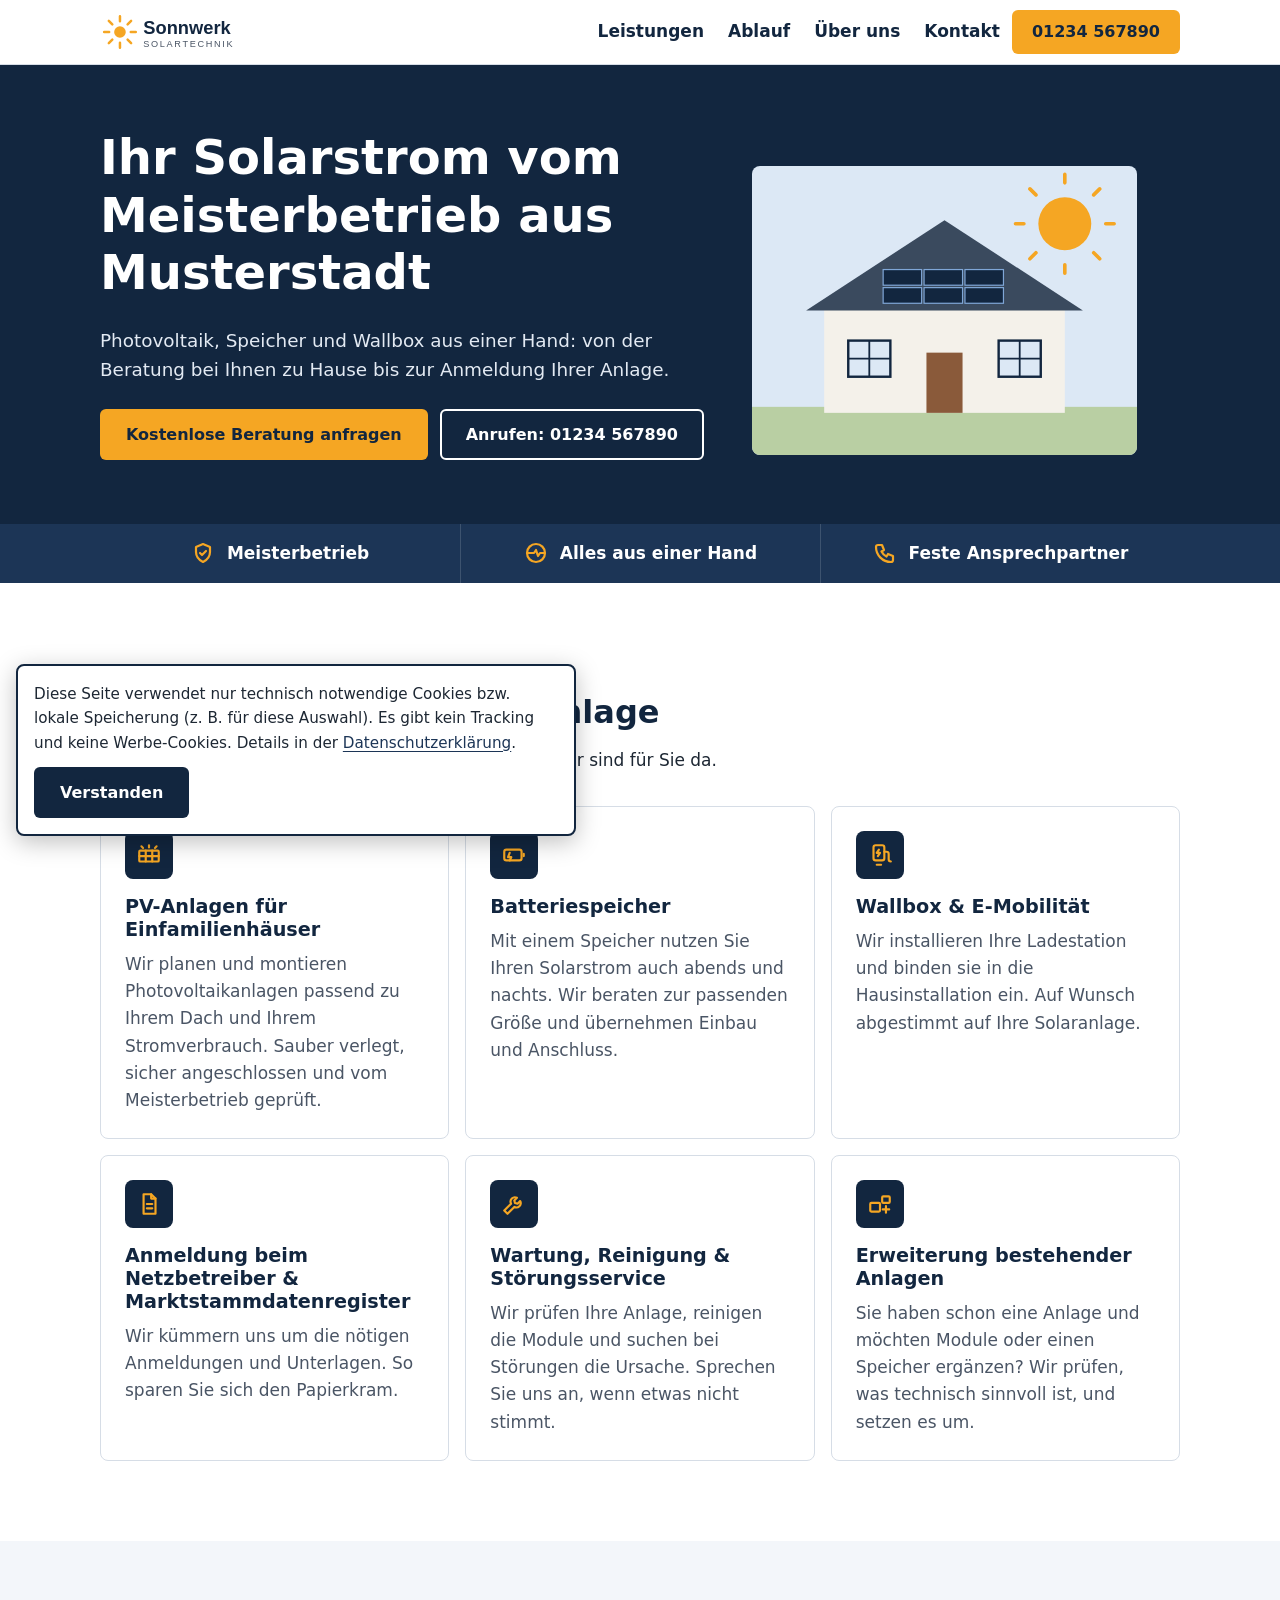
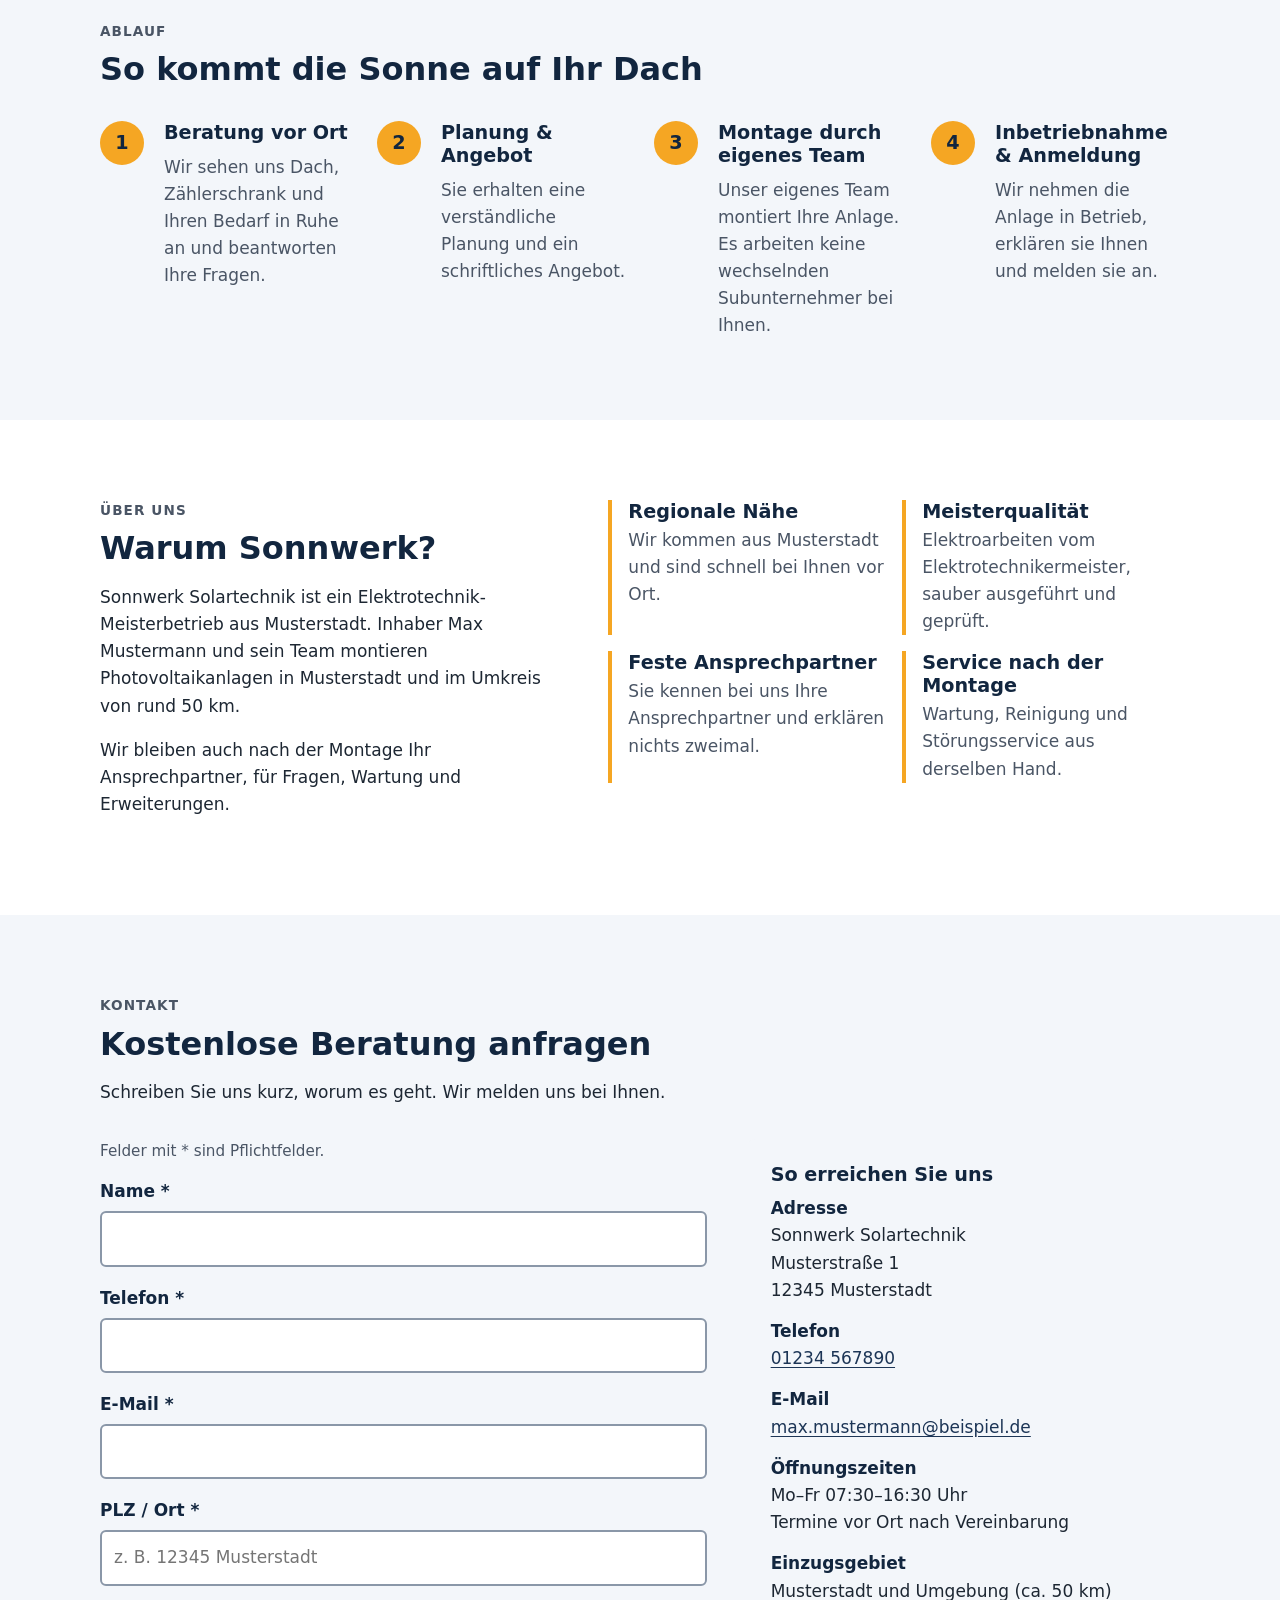
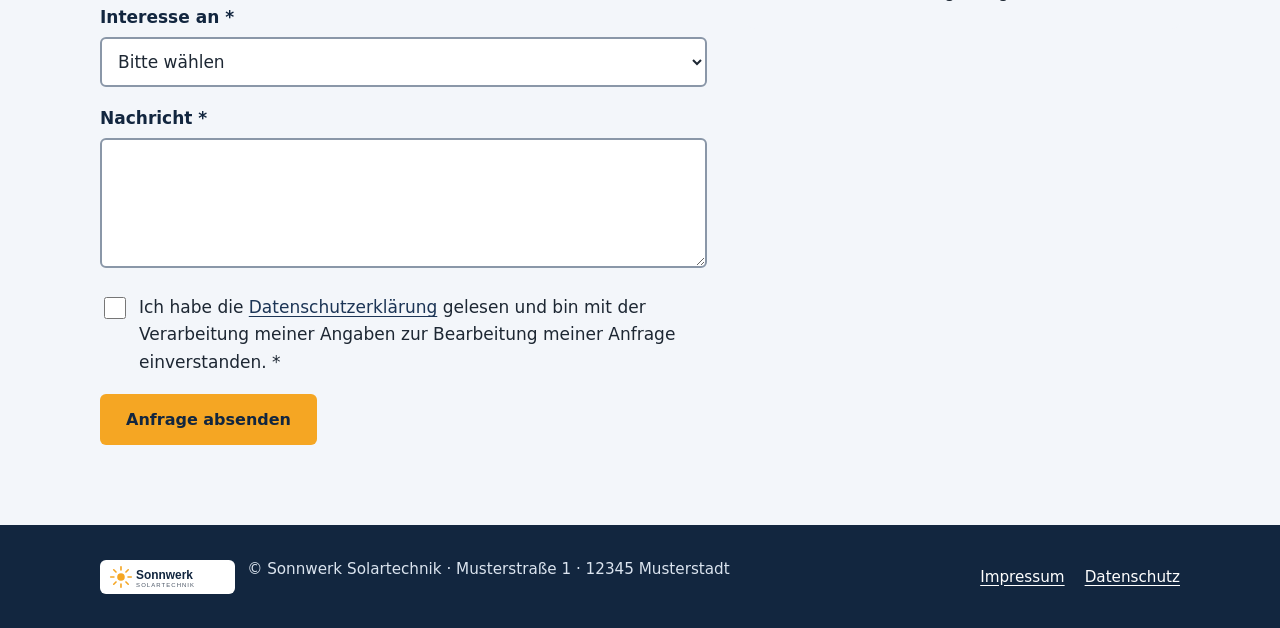
==== beispiele/sonnwerk/index.html @ 74fe382d "Beispielseite Sonnwerk Solartechnik (Basic-Paket) hinzugefügt Co-Authored-By: Claude Sonnet 5.5 <nor" ====
<!DOCTYPE html>
<html lang="de" class="no-js">
<head>
<meta charset="utf-8">
<meta name="viewport" content="width=device-width, initial-scale=1">
<title>Sonnwerk Solartechnik – Photovoltaik vom Meisterbetrieb in Musterstadt</title>
<meta name="description" content="Photovoltaik, Batteriespeicher und Wallbox vom Elektrotechnik-Meisterbetrieb Sonnwerk in Musterstadt und Umgebung. Kostenlose Beratung vor Ort. Fiktive Beispielseite.">
<meta name="robots" content="noindex, nofollow">
<meta name="theme-color" content="#12263f">
<link rel="icon" href="img/favicon.svg" type="image/svg+xml">
<link rel="stylesheet" href="style.css">
<script>document.documentElement.className='js';</script>
<meta property="og:type" content="website">
<meta property="og:locale" content="de_DE">
<meta property="og:site_name" content="Sonnwerk Solartechnik">
<meta property="og:title" content="Sonnwerk Solartechnik – Photovoltaik vom Meisterbetrieb in Musterstadt">
<meta property="og:description" content="Photovoltaik, Batteriespeicher und Wallbox vom Elektrotechnik-Meisterbetrieb Sonnwerk in Musterstadt und Umgebung. Kostenlose Beratung vor Ort. Fiktive Beispielseite.">
<meta property="og:url" content="https://hevice.de/beispiele/sonnwerk/">
<meta property="og:image" content="https://hevice.de/beispiele/sonnwerk/desktop.webp">
<meta name="twitter:card" content="summary_large_image">
<script type="application/ld+json">{
  "@context": "https://schema.org",
  "@type": "Electrician",
  "name": "Sonnwerk Solartechnik",
  "description": "Elektrotechnik-Meisterbetrieb für Photovoltaik-Montage, Batteriespeicher, Wallbox und Service in Musterstadt und Umgebung. Fiktiver Beispielbetrieb.",
  "url": "https://hevice.de/beispiele/sonnwerk/",
  "telephone": "+49 1234 567890",
  "email": "max.mustermann@beispiel.de",
  "vatID": "DE123456789",
  "founder": {
    "@type": "Person",
    "name": "Max Mustermann"
  },
  "address": {
    "@type": "PostalAddress",
    "streetAddress": "Musterstraße 1",
    "postalCode": "12345",
    "addressLocality": "Musterstadt",
    "addressCountry": "DE"
  },
  "areaServed": {
    "@type": "GeoCircle",
    "geoMidpoint": {
      "@type": "GeoCoordinates",
      "addressLocality": "Musterstadt"
    },
    "geoRadius": "50000"
  },
  "openingHoursSpecification": [
    {
      "@type": "OpeningHoursSpecification",
      "dayOfWeek": [
        "Monday",
        "Tuesday",
        "Wednesday",
        "Thursday",
        "Friday"
      ],
      "opens": "07:30",
      "closes": "16:30"
    }
  ]
}</script>
</head>
<body><a class="skip" href="#inhalt">Zum Inhalt springen</a>
<header class="site-header">
  <div class="wrap">
    <a class="logo" href="./"><img src="img/logo.svg" width="220" height="48" alt="Sonnwerk Solartechnik – Startseite"></a>
    <button class="menu-toggle" type="button" aria-expanded="false" aria-controls="hauptnavigation">Menü</button>
    <nav class="main-nav" id="hauptnavigation" aria-label="Hauptnavigation">
      <ul>
        <li><a href="#leistungen">Leistungen</a></li>
        <li><a href="#ablauf">Ablauf</a></li>
        <li><a href="#ueber-uns">Über uns</a></li>
        <li><a href="#kontakt">Kontakt</a></li>
        <li class="nav-phone"><a href="tel:+491234567890">Anrufen: 01234 567890</a></li>
      </ul>
    </nav>
    <a class="btn btn-primary header-phone" href="tel:+491234567890">01234 567890</a>
  </div>
</header>
<main id="inhalt">

<!-- 1 · Hero -->
<section class="hero" aria-labelledby="hero-titel">
  <div class="wrap hero-grid">
    <div>
      <h1 id="hero-titel">Ihr Solarstrom vom Meisterbetrieb aus Musterstadt</h1>
      <p class="lead">Photovoltaik, Speicher und Wallbox aus einer Hand: von der Beratung bei Ihnen zu Hause bis zur Anmeldung Ihrer Anlage.</p>
      <div class="hero-actions">
        <a class="btn btn-primary" href="#kontakt">Kostenlose Beratung anfragen</a>
        <a class="btn btn-outline" href="tel:+491234567890">Anrufen: 01234 567890</a>
      </div>
    </div>
    <div class="hero-img"><img src="img/hero-pv.svg" width="640" height="480" alt="Illustration: Einfamilienhaus mit Photovoltaikanlage auf dem Dach"></div>
  </div>
  <div class="trust">
    <ul class="wrap" aria-label="Unsere Stärken">
      <li><svg viewBox="0 0 24 24" aria-hidden="true"><path d="M12 3l7 3v5c0 4.5-3 8-7 10-4-2-7-5.5-7-10V6z"/><path d="M9 12l2 2 4-4"/></svg>Meisterbetrieb</li>
      <li><svg viewBox="0 0 24 24" aria-hidden="true"><path d="M4 12h6l2-3 2 6 2-3h4"/><circle cx="12" cy="12" r="9"/></svg>Alles aus einer Hand</li>
      <li><svg viewBox="0 0 24 24" aria-hidden="true"><path d="M5 4h4l2 5-2.5 1.5a11 11 0 0 0 5 5L15 13l5 2v4a2 2 0 0 1-2 2A15 15 0 0 1 3 6a2 2 0 0 1 2-2z"/></svg>Feste Ansprechpartner</li>
    </ul>
  </div>
</section>

<!-- 2 · Leistungen -->
<section id="leistungen" aria-labelledby="leistungen-titel">
  <div class="wrap">
    <div class="sec-head">
      <p class="eyebrow">Leistungen</p>
      <h2 id="leistungen-titel">Alles rund um Ihre Solaranlage</h2>
      <p>Von der ersten Planung bis zum Service nach Jahren: Wir sind für Sie da.</p>
    </div>
    <ul class="cards">
        <li class="card"><div class="icon"><svg viewBox="0 0 24 24" aria-hidden="true"><rect x="3" y="8" width="18" height="10" rx="1"/><path d="M9 8v10M15 8v10M3 13h18M12 3v2M5 4l1.5 1.5M19 4l-1.5 1.5"/></svg></div><h3>PV-Anlagen für Einfamilienhäuser</h3><p>Wir planen und montieren Photovoltaikanlagen passend zu Ihrem Dach und Ihrem Stromverbrauch. Sauber verlegt, sicher angeschlossen und vom Meisterbetrieb geprüft.</p></li>
        <li class="card"><div class="icon"><svg viewBox="0 0 24 24" aria-hidden="true"><rect x="3" y="7" width="16" height="10" rx="2"/><path d="M21 11v2M8 10l-1.5 4h3L8 17"/></svg></div><h3>Batteriespeicher</h3><p>Mit einem Speicher nutzen Sie Ihren Solarstrom auch abends und nachts. Wir beraten zur passenden Größe und übernehmen Einbau und Anschluss.</p></li>
        <li class="card"><div class="icon"><svg viewBox="0 0 24 24" aria-hidden="true"><rect x="6" y="3" width="10" height="14" rx="2"/><path d="M11 7l-2 3h3l-2 3M16 9h2a2 2 0 0 1 2 2v5a2 2 0 0 0 2 2M9 21h4"/></svg></div><h3>Wallbox &amp; E-Mobilität</h3><p>Wir installieren Ihre Ladestation und binden sie in die Hausinstallation ein. Auf Wunsch abgestimmt auf Ihre Solaranlage.</p></li>
        <li class="card"><div class="icon"><svg viewBox="0 0 24 24" aria-hidden="true"><path d="M7 3h7l4 4v14H7z"/><path d="M14 3v4h4M10 12h5M10 16h5"/></svg></div><h3>Anmeldung beim Netzbetreiber &amp; Marktstammdatenregister</h3><p>Wir kümmern uns um die nötigen Anmeldungen und Unterlagen. So sparen Sie sich den Papierkram.</p></li>
        <li class="card"><div class="icon"><svg viewBox="0 0 24 24" aria-hidden="true"><path d="M14.7 6.3a4 4 0 0 0-5.4 5.4L3 18l3 3 6.3-6.3a4 4 0 0 0 5.4-5.4l-2.4 2.4-2.4-.6-.6-2.4z"/></svg></div><h3>Wartung, Reinigung &amp; Störungsservice</h3><p>Wir prüfen Ihre Anlage, reinigen die Module und suchen bei Störungen die Ursache. Sprechen Sie uns an, wenn etwas nicht stimmt.</p></li>
        <li class="card"><div class="icon"><svg viewBox="0 0 24 24" aria-hidden="true"><rect x="3" y="11" width="9" height="8" rx="1"/><rect x="14" y="5" width="7" height="6" rx="1"/><path d="M17.5 14v6M14.5 17h6"/></svg></div><h3>Erweiterung bestehender Anlagen</h3><p>Sie haben schon eine Anlage und möchten Module oder einen Speicher ergänzen? Wir prüfen, was technisch sinnvoll ist, und setzen es um.</p></li>
    </ul>
  </div>
</section>

<!-- 3 · Ablauf -->
<section id="ablauf" class="soft" aria-labelledby="ablauf-titel">
  <div class="wrap">
    <div class="sec-head">
      <p class="eyebrow">Ablauf</p>
      <h2 id="ablauf-titel">So kommt die Sonne auf Ihr Dach</h2>
    </div>
    <ol class="steps">
      <li><h3>Beratung vor Ort</h3><p>Wir sehen uns Dach, Zählerschrank und Ihren Bedarf in Ruhe an und beantworten Ihre Fragen.</p></li>
      <li><h3>Planung &amp; Angebot</h3><p>Sie erhalten eine verständliche Planung und ein schriftliches Angebot.</p></li>
      <li><h3>Montage durch eigenes Team</h3><p>Unser eigenes Team montiert Ihre Anlage. Es arbeiten keine wechselnden Subunternehmer bei Ihnen.</p></li>
      <li><h3>Inbetriebnahme &amp; Anmeldung</h3><p>Wir nehmen die Anlage in Betrieb, erklären sie Ihnen und melden sie an.</p></li>
    </ol>
  </div>
</section>

<!-- 4 · Über uns -->
<section id="ueber-uns" aria-labelledby="ueber-titel">
  <div class="wrap about-grid">
    <div>
      <p class="eyebrow">Über uns</p>
      <h2 id="ueber-titel">Warum Sonnwerk?</h2>
      <p>Sonnwerk Solartechnik ist ein Elektrotechnik-Meisterbetrieb aus Musterstadt. Inhaber Max Mustermann und sein Team montieren Photovoltaikanlagen in Musterstadt und im Umkreis von rund 50 km.</p>
      <p>Wir bleiben auch nach der Montage Ihr Ansprechpartner, für Fragen, Wartung und Erweiterungen.</p>
    </div>
    <ul class="reasons">
      <li><h3>Regionale Nähe</h3><p>Wir kommen aus Musterstadt und sind schnell bei Ihnen vor Ort.</p></li>
      <li><h3>Meisterqualität</h3><p>Elektroarbeiten vom Elektrotechnikermeister, sauber ausgeführt und geprüft.</p></li>
      <li><h3>Feste Ansprechpartner</h3><p>Sie kennen bei uns Ihre Ansprechpartner und erklären nichts zweimal.</p></li>
      <li><h3>Service nach der Montage</h3><p>Wartung, Reinigung und Störungsservice aus derselben Hand.</p></li>
    </ul>
  </div>
</section>

<!-- 5 · Kontakt -->
<section id="kontakt" class="soft" aria-labelledby="kontakt-titel">
  <div class="wrap">
    <div class="sec-head">
      <p class="eyebrow">Kontakt</p>
      <h2 id="kontakt-titel">Kostenlose Beratung anfragen</h2>
      <p>Schreiben Sie uns kurz, worum es geht. Wir melden uns bei Ihnen.</p>
    </div>
    <div class="contact-grid">
      <form id="kontaktformular" novalidate>
        <p class="req-note">Felder mit * sind Pflichtfelder.</p>
        <div class="form-row"><label for="f-name">Name *</label><input type="text" id="f-name" name="name" autocomplete="name" aria-describedby="e-name"><p class="field-error" id="e-name"></p></div>
        <div class="form-row"><label for="f-tel">Telefon *</label><input type="tel" id="f-tel" name="telefon" autocomplete="tel" aria-describedby="e-tel"><p class="field-error" id="e-tel"></p></div>
        <div class="form-row"><label for="f-mail">E-Mail *</label><input type="email" id="f-mail" name="email" autocomplete="email" aria-describedby="e-mail"><p class="field-error" id="e-mail"></p></div>
        <div class="form-row"><label for="f-ort">PLZ / Ort *</label><input type="text" id="f-ort" name="ort" autocomplete="postal-code" placeholder="z. B. 12345 Musterstadt" aria-describedby="e-ort"><p class="field-error" id="e-ort"></p></div>
        <div class="form-row"><label for="f-interesse">Interesse an *</label>
          <select id="f-interesse" name="interesse" aria-describedby="e-interesse">
            <option value="">Bitte wählen</option><option>PV-Anlage</option><option>Speicher</option><option>Wallbox</option><option>Wartung</option><option>Sonstiges</option>
          </select><p class="field-error" id="e-interesse"></p></div>
        <div class="form-row"><label for="f-msg">Nachricht *</label><textarea id="f-msg" name="nachricht" aria-describedby="e-msg"></textarea><p class="field-error" id="e-msg"></p></div>
        <div class="form-row"><div class="check"><input type="checkbox" id="f-dsgvo" name="datenschutz" aria-describedby="e-dsgvo"><label for="f-dsgvo">Ich habe die <a href="datenschutz/">Datenschutzerklärung</a> gelesen und bin mit der Verarbeitung meiner Angaben zur Bearbeitung meiner Anfrage einverstanden. *</label></div><p class="field-error" id="e-dsgvo"></p></div>
        <button class="btn btn-primary" type="submit">Anfrage absenden</button>
        <p class="form-status" id="form-status" role="status" hidden>Dies ist eine Beispielseite – Ihre Nachricht wurde nicht versendet.</p>
      </form>
      <div class="contact-data">
        <h3>So erreichen Sie uns</h3>
        <dl>
          <dt>Adresse</dt><dd>Sonnwerk Solartechnik<br>Musterstraße 1<br>12345 Musterstadt</dd>
          <dt>Telefon</dt><dd><a href="tel:+491234567890">01234 567890</a></dd>
          <dt>E-Mail</dt><dd><a href="mailto:max.mustermann@beispiel.de">max.mustermann@beispiel.de</a></dd>
          <dt>Öffnungszeiten</dt><dd>Mo–Fr 07:30–16:30 Uhr<br>Termine vor Ort nach Vereinbarung</dd>
          <dt>Einzugsgebiet</dt><dd>Musterstadt und Umgebung (ca. 50 km)</dd>
        </dl>
      </div>
    </div>
  </div>
</section>

</main>
<footer class="site-footer">
  <div class="wrap">
    <a class="footer-logo" href="./"><img src="img/logo.svg" width="220" height="48" alt="Sonnwerk Solartechnik"></a>
    <p>© Sonnwerk Solartechnik · Musterstraße 1 · 12345 Musterstadt</p>
    <div class="footer-links"><a href="impressum/">Impressum</a><a href="datenschutz/">Datenschutz</a></div>
  </div>
</footer>
<div class="cookie" id="cookie-banner" role="region" aria-label="Cookie-Hinweis" hidden>
  <p>Diese Seite verwendet nur technisch notwendige Cookies bzw. lokale Speicherung (z. B. für diese Auswahl). Es gibt kein Tracking und keine Werbe-Cookies. Details in der <a href="datenschutz/">Datenschutzerklärung</a>.</p>
  <button class="btn btn-dark" type="button" id="cookie-ok">Verstanden</button>
</div>
<script src="script.js" defer></script>
</body>
</html>
---- beispiele/sonnwerk/style.css ----
/* Sonnwerk Solartechnik – Beispielseite (Basic-Paket). Mobile first, keine Animationen. */
:root {
  --navy: #12263f;
  --navy-2: #1c3556;
  --sun: #f5a623;
  --sun-dark: #d98c0b;
  --text: #1d2733;
  --muted: #4a5565;
  --line: #d6dde6;
  --bg: #ffffff;
  --bg-soft: #f3f6fa;
  --error: #b3261e;
  --wrap: 1120px;
  --header-h: 64px;
  --font: system-ui, -apple-system, "Segoe UI", Roboto, "Helvetica Neue", Arial, sans-serif;
}
*, *::before, *::after { box-sizing: border-box; }
html { -webkit-text-size-adjust: 100%; scroll-padding-top: var(--header-h); }
body { margin: 0; font-family: var(--font); font-size: 1.0625rem; line-height: 1.6; color: var(--text); background: var(--bg); }
img, svg { max-width: 100%; height: auto; display: block; }
h1, h2, h3 { color: var(--navy); line-height: 1.2; margin: 0 0 .5em; }
h1 { font-size: 2rem; }
h2 { font-size: 1.6rem; }
h3 { font-size: 1.2rem; }
p { margin: 0 0 1em; }
a { color: var(--navy-2); text-decoration: underline; text-underline-offset: 3px; }
a:hover { color: var(--navy); text-decoration-thickness: 2px; }
:focus-visible { outline: 3px solid var(--sun); outline-offset: 2px; }
.wrap { width: 100%; max-width: var(--wrap); margin: 0 auto; padding: 0 20px; }
.skip { position: absolute; left: -9999px; top: 8px; background: var(--sun); color: var(--navy); padding: 8px 14px; font-weight: 700; z-index: 100; }
.skip:focus { left: 8px; }

/* Buttons */
.btn { display: inline-block; white-space: nowrap; padding: 14px 24px; border-radius: 6px; font: 700 1rem/1.2 var(--font); text-align: center; text-decoration: none; cursor: pointer; border: 2px solid transparent; }
.btn-primary { background: var(--sun); color: var(--navy); }
.btn-primary:hover { background: var(--sun-dark); color: var(--navy); text-decoration: none; }
.btn-outline { background: transparent; color: #fff; border-color: #fff; }
.btn-outline:hover { background: #fff; color: var(--navy); text-decoration: none; }
.btn-dark { background: var(--navy); color: #fff; }
.btn-dark:hover { background: var(--navy-2); color: #fff; text-decoration: none; }

/* Header */
.site-header { position: sticky; top: 0; z-index: 50; background: #fff; border-bottom: 1px solid var(--line); }
.site-header .wrap { display: flex; align-items: center; justify-content: space-between; min-height: var(--header-h); gap: 12px; flex-wrap: wrap; }
.logo { display: block; line-height: 0; }
.logo img { height: 40px; width: auto; }
.menu-toggle { display: none; background: none; border: 2px solid var(--navy); color: var(--navy); border-radius: 6px; padding: 8px 14px; font: 700 .95rem var(--font); cursor: pointer; }
.menu-toggle:hover { background: var(--navy); color: #fff; }
.js .menu-toggle { display: inline-block; }
.main-nav { width: 100%; order: 3; }
.js .main-nav { display: none; }
.js .main-nav.open { display: block; }
.main-nav ul { list-style: none; margin: 0; padding: 0 0 12px; }
.main-nav li a { display: block; padding: 12px 0; color: var(--navy); font-weight: 600; text-decoration: none; border-top: 1px solid var(--line); }
.main-nav li a:hover { color: var(--sun-dark); }
.header-phone { display: none; }
.main-nav .nav-phone a { color: var(--navy); }

/* Hero */
.hero { background: var(--navy); color: #fff; padding: 40px 0 0; }
.hero h1 { color: #fff; font-size: 2.1rem; }
.hero .lead { font-size: 1.15rem; color: #e3eaf3; max-width: 34em; }
.hero-grid { display: grid; gap: 32px; }
.hero-actions { display: flex; flex-direction: column; gap: 12px; margin: 24px 0 32px; }
.hero-img { border-radius: 8px; overflow: hidden; }
.trust { margin: 32px 0 0; background: var(--navy-2); }
.trust ul { list-style: none; margin: 0 auto; display: grid; gap: 0; padding: 0; }
.trust li { padding: 16px 20px; border-top: 1px solid rgba(255,255,255,.15); display: flex; align-items: center; gap: 12px; font-weight: 600; }
.trust li:first-child { border-top: 0; }
.trust svg { flex: none; width: 24px; height: 24px; stroke: var(--sun); fill: none; stroke-width: 2.2; stroke-linecap: round; stroke-linejoin: round; }

/* Sections */
section { padding: 56px 0; }
.sec-head { max-width: 40em; margin-bottom: 32px; }
.eyebrow { text-transform: uppercase; letter-spacing: .08em; font-size: .85rem; font-weight: 700; color: var(--muted); margin-bottom: 8px; }
.soft { background: var(--bg-soft); }

/* Leistungen */
.cards { display: grid; gap: 16px; list-style: none; margin: 0; padding: 0; }
.card { background: #fff; border: 1px solid var(--line); border-radius: 8px; padding: 24px; }
.card .icon { width: 48px; height: 48px; border-radius: 8px; background: var(--navy); display: flex; align-items: center; justify-content: center; margin-bottom: 16px; }
.card .icon svg { width: 26px; height: 26px; stroke: var(--sun); fill: none; stroke-width: 2; stroke-linecap: round; stroke-linejoin: round; }
.card p { margin: 0; color: var(--muted); }

/* Ablauf */
.steps { list-style: none; counter-reset: s; margin: 0; padding: 0; display: grid; gap: 16px; }
.steps li { counter-increment: s; position: relative; padding: 0 0 0 64px; min-height: 48px; }
.steps li::before { content: counter(s); position: absolute; left: 0; top: 0; width: 44px; height: 44px; border-radius: 50%; background: var(--sun); color: var(--navy); font-weight: 800; font-size: 1.2rem; display: flex; align-items: center; justify-content: center; }
.steps p { margin: 0; color: var(--muted); }

/* Über uns */
.about-grid { display: grid; gap: 32px; }
.reasons { list-style: none; margin: 0; padding: 0; display: grid; gap: 16px; }
.reasons li { border-left: 4px solid var(--sun); padding-left: 16px; }
.reasons h3 { margin-bottom: .2em; }
.reasons p { margin: 0; color: var(--muted); }

/* Kontakt */
.contact-grid { display: grid; gap: 40px; }
.form-row { margin-bottom: 18px; }
label { display: block; font-weight: 600; margin-bottom: 6px; color: var(--navy); }
input[type=text], input[type=tel], input[type=email], select, textarea { width: 100%; font: inherit; color: var(--text); padding: 12px; border: 2px solid #8a97a8; border-radius: 6px; background: #fff; }
textarea { min-height: 130px; resize: vertical; }
input:focus, select:focus, textarea:focus { outline: 3px solid var(--sun); outline-offset: 1px; border-color: var(--navy); }
[aria-invalid="true"] { border-color: var(--error) !important; }
.field-error { color: var(--error); font-size: .95rem; font-weight: 600; margin: 6px 0 0; min-height: 0; }
.check { display: flex; gap: 10px; align-items: flex-start; }
.check input { width: 22px; height: 22px; margin-top: 3px; flex: none; accent-color: var(--navy); }
.check label { font-weight: 400; margin: 0; color: var(--text); }
.req-note { font-size: .95rem; color: var(--muted); }
.form-status { margin-top: 16px; padding: 14px 16px; border-radius: 6px; background: #fff4dc; border: 2px solid var(--sun); color: var(--navy); font-weight: 600; }
.form-status[hidden] { display: none; }
.contact-data { background: var(--bg-soft); border-radius: 8px; padding: 24px; align-self: start; }
.contact-data dl { margin: 0; }
.contact-data dt { font-weight: 700; color: var(--navy); margin-top: 14px; }
.contact-data dt:first-child { margin-top: 0; }
.contact-data dd { margin: 0; }

/* Footer */
.site-footer { background: var(--navy); color: #dbe4ef; padding: 32px 0; font-size: .95rem; }
.site-footer a { color: #fff; }
.site-footer a:hover { color: var(--sun); }
.site-footer .wrap { display: grid; gap: 12px; }
.footer-links { display: flex; gap: 20px; flex-wrap: wrap; }
.footer-logo img { height: 34px; width: auto; background: #fff; border-radius: 6px; padding: 4px 8px; }

/* Cookie-Banner (nur technisch notwendig) */
.cookie { position: fixed; left: 12px; right: 12px; bottom: 64px; z-index: 60; background: #fff; border: 2px solid var(--navy); border-radius: 8px; padding: 16px; box-shadow: 0 6px 24px rgba(0,0,0,.25); max-width: 560px; }
.cookie[hidden] { display: none; }
.cookie p { margin: 0 0 12px; font-size: .95rem; }

/* Rechtsseiten */
.legal { padding: 40px 0 64px; }
.legal .wrap { max-width: 820px; }
.legal h2 { font-size: 1.3rem; margin-top: 1.6em; }
.demo-note { background: #fff4dc; border: 2px solid var(--sun); border-radius: 6px; padding: 12px 16px; font-weight: 700; color: var(--navy); margin-bottom: 24px; }

/* Tablet */
@media (min-width: 768px) {
  h1 { font-size: 2.5rem; }
  h2 { font-size: 2rem; }
  .hero h1 { font-size: 2.6rem; }
  .hero-actions { flex-direction: row; }
  .cards { grid-template-columns: repeat(2, 1fr); }
  .steps { grid-template-columns: repeat(2, 1fr); gap: 28px; }
  .trust ul { grid-template-columns: repeat(3, 1fr); padding: 0 20px; }
  .trust li { border-top: 0; border-left: 1px solid rgba(255,255,255,.15); justify-content: center; }
  .trust li:first-child { border-left: 0; }
  .reasons { grid-template-columns: repeat(2, 1fr); }
  .cookie { left: 16px; right: auto; }
}

/* Desktop */
@media (min-width: 1024px) {
  section { padding: 80px 0; }
  .hero { padding-top: 64px; }
  .hero-grid { grid-template-columns: 1.1fr .9fr; align-items: center; gap: 48px; }
  .hero h1 { font-size: 3rem; }
  .menu-toggle, .js .menu-toggle { display: none; }
  .main-nav, .js .main-nav { display: block; width: auto; order: 0; margin-left: auto; }
  .main-nav ul { display: flex; gap: 24px; padding: 0; align-items: center; }
  .main-nav li a { padding: 8px 0; border-top: 0; }
  .main-nav .nav-phone { display: none; }
  .header-phone { display: inline-block; padding: 10px 18px; }
  .cards { grid-template-columns: repeat(3, 1fr); }
  .steps { grid-template-columns: repeat(4, 1fr); }
  .about-grid { grid-template-columns: 1fr 1.2fr; align-items: start; }
  .contact-grid { grid-template-columns: 1.4fr 1fr; }
  .site-footer .wrap { grid-template-columns: auto 1fr auto; align-items: center; }
}
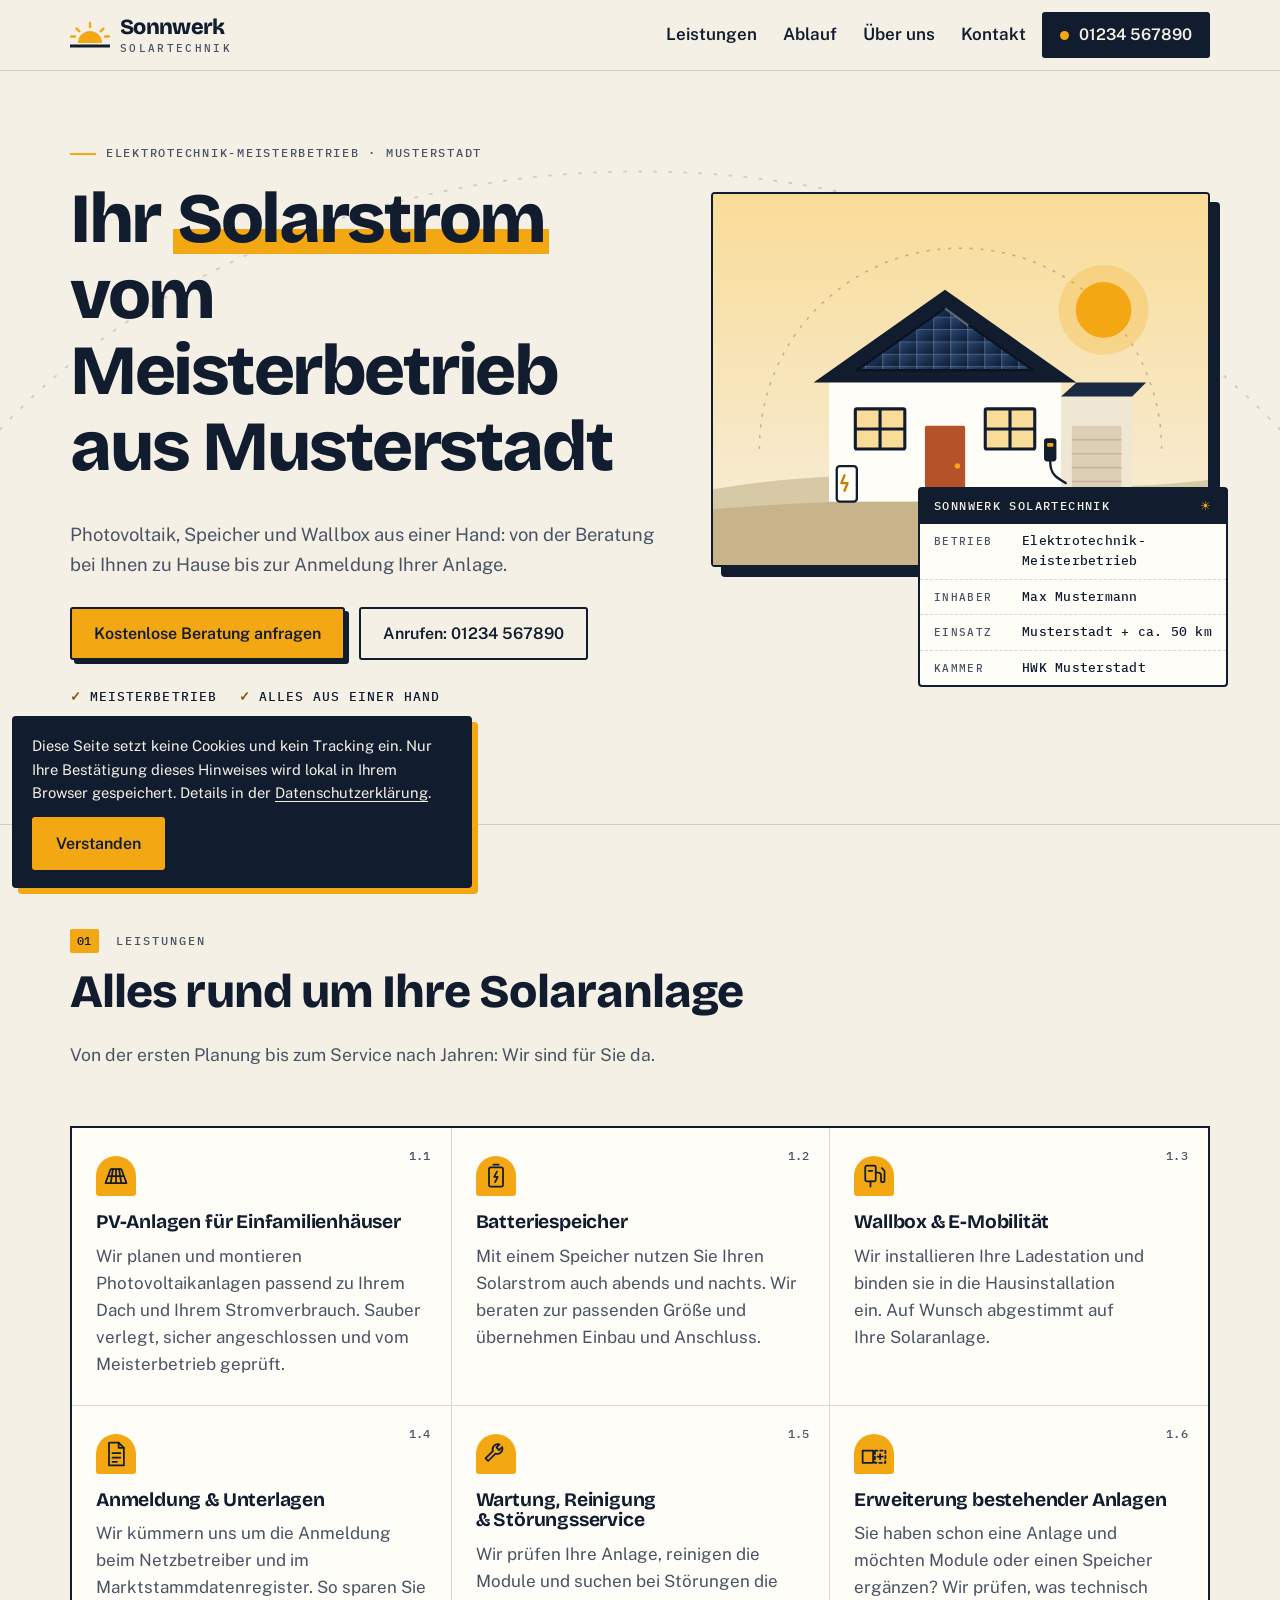
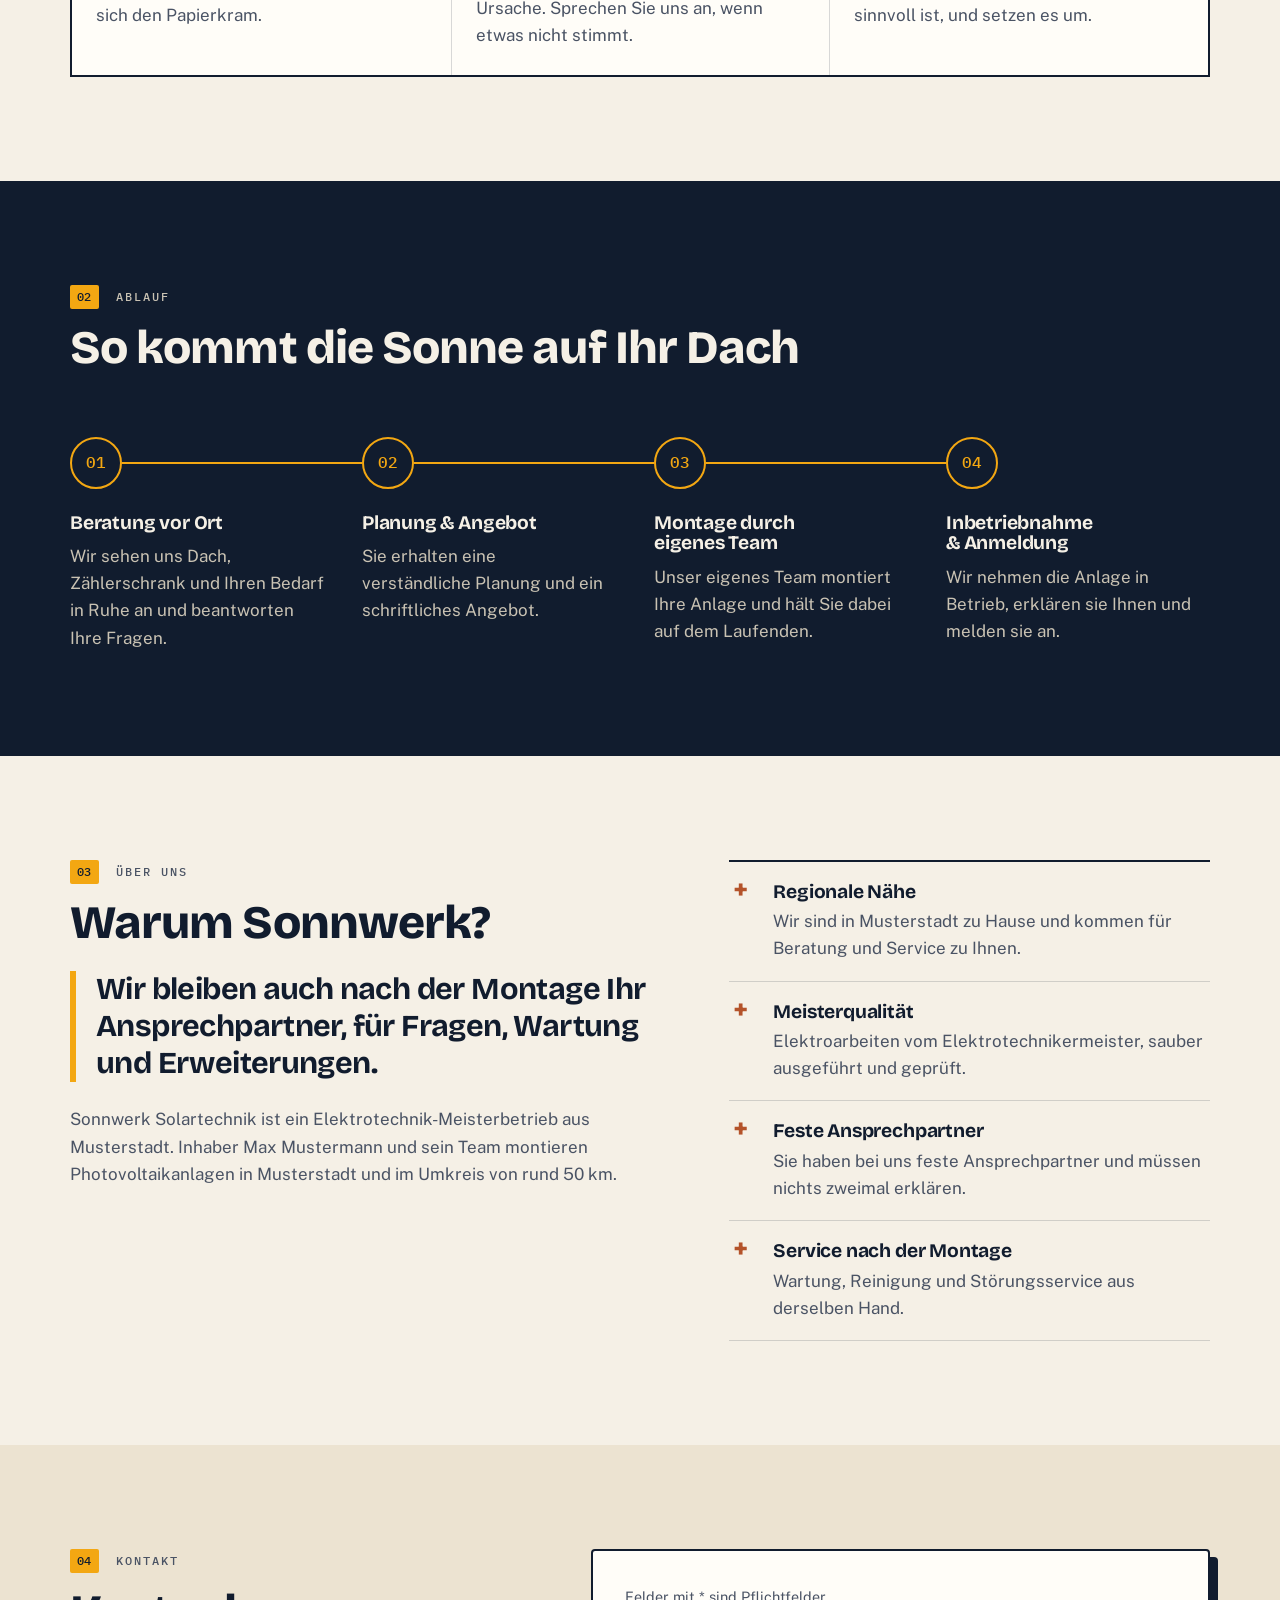
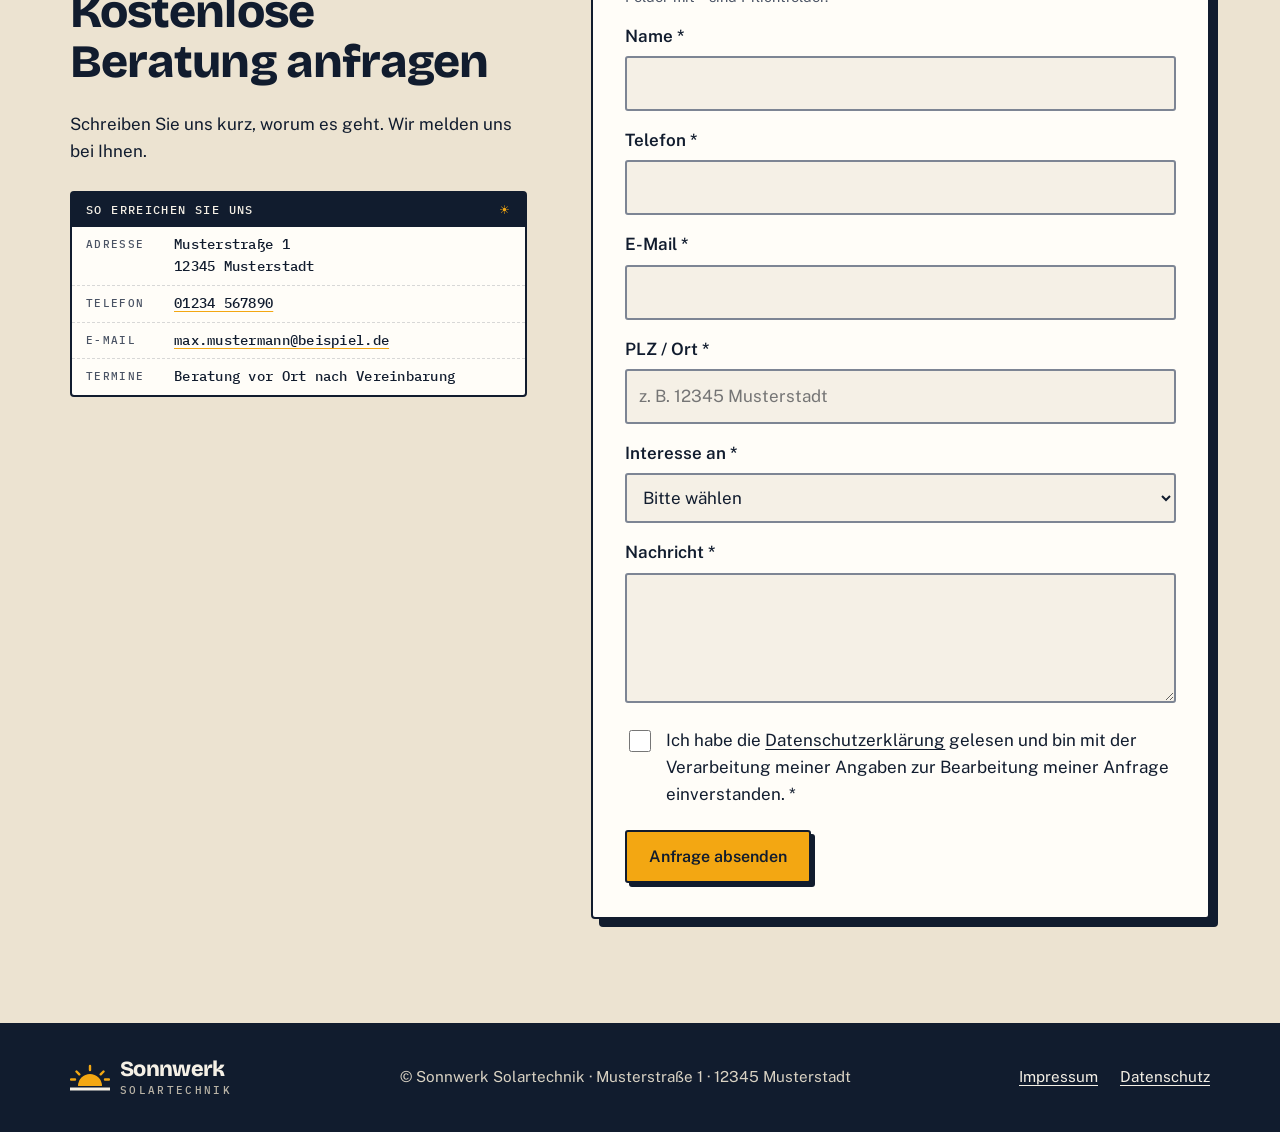
==== commit 64815361: "Repo-Inhalt durch hochgeladenes ZIP ersetzt (überarbeitete Sonnwerk-Beispielseite) Co-Authored-By: C" ====
--- a/beispiele/sonnwerk/index.html
+++ b/beispiele/sonnwerk/index.html
@@ -6,9 +6,8 @@
 <title>Sonnwerk Solartechnik – Photovoltaik vom Meisterbetrieb in Musterstadt</title>
 <meta name="description" content="Photovoltaik, Batteriespeicher und Wallbox vom Elektrotechnik-Meisterbetrieb Sonnwerk in Musterstadt und Umgebung. Kostenlose Beratung vor Ort. Fiktive Beispielseite.">
 <meta name="robots" content="noindex, nofollow">
-<meta name="theme-color" content="#12263f">
+<meta name="theme-color" content="#111C2E">
 <link rel="icon" href="img/favicon.svg" type="image/svg+xml">
-<link rel="stylesheet" href="style.css">
 <script>document.documentElement.className='js';</script>
 <meta property="og:type" content="website">
 <meta property="og:locale" content="de_DE">
@@ -45,27 +44,14 @@
       "addressLocality": "Musterstadt"
     },
     "geoRadius": "50000"
-  },
-  "openingHoursSpecification": [
-    {
-      "@type": "OpeningHoursSpecification",
-      "dayOfWeek": [
-        "Monday",
-        "Tuesday",
-        "Wednesday",
-        "Thursday",
-        "Friday"
-      ],
-      "opens": "07:30",
-      "closes": "16:30"
-    }
-  ]
+  }
 }</script>
+<link rel="stylesheet" href="style.css">
 </head>
 <body><a class="skip" href="#inhalt">Zum Inhalt springen</a>
 <header class="site-header">
-  <div class="wrap">
-    <a class="logo" href="./"><img src="img/logo.svg" width="220" height="48" alt="Sonnwerk Solartechnik – Startseite"></a>
+  <div class="wrap bar">
+    <a class="logo" href="./" aria-label="Sonnwerk Solartechnik – Startseite"><svg class="logo-mark" viewBox="0 0 40 28" aria-hidden="true"><path d="M8 22a12 12 0 0 1 24 0z" fill="#F3A712"/><path d="M20 2v4M6.5 7.5l2.8 2.8M33.5 7.5l-2.8 2.8M1 15.5h4M35 15.5h4" stroke="#F3A712" stroke-width="2.4" stroke-linecap="round"/><path d="M0 25h40" stroke="currentColor" stroke-width="3"/></svg><span class="logo-text"><b>Sonnwerk</b><small>Solartechnik</small></span></a>
     <button class="menu-toggle" type="button" aria-expanded="false" aria-controls="hauptnavigation">Menü</button>
     <nav class="main-nav" id="hauptnavigation" aria-label="Hauptnavigation">
       <ul>
@@ -76,96 +62,77 @@
         <li class="nav-phone"><a href="tel:+491234567890">Anrufen: 01234 567890</a></li>
       </ul>
     </nav>
-    <a class="btn btn-primary header-phone" href="tel:+491234567890">01234 567890</a>
+    <a class="btn btn-ink header-phone" href="tel:+491234567890"><span class="dot" aria-hidden="true"></span>01234 567890</a>
   </div>
 </header>
 <main id="inhalt">
-
-<!-- 1 · Hero -->
 <section class="hero" aria-labelledby="hero-titel">
+  <svg class="sun-path" viewBox="0 0 1200 600" preserveAspectRatio="xMidYMax slice" aria-hidden="true"><path d="M-40 600a640 520 0 0 1 1280 0" fill="none" stroke="#111C2E" stroke-opacity=".16" stroke-width="1.5" stroke-dasharray="3 9"/><circle cx="1010" cy="228" r="9" fill="#F3A712"/></svg>
   <div class="wrap hero-grid">
-    <div>
-      <h1 id="hero-titel">Ihr Solarstrom vom Meisterbetrieb aus Musterstadt</h1>
+    <div class="hero-copy">
+      <p class="mono kicker">Elektrotechnik-Meisterbetrieb · Musterstadt</p>
+      <h1 id="hero-titel">Ihr <span class="mark">Solarstrom</span> vom Meisterbetrieb aus Musterstadt</h1>
       <p class="lead">Photovoltaik, Speicher und Wallbox aus einer Hand: von der Beratung bei Ihnen zu Hause bis zur Anmeldung Ihrer Anlage.</p>
-      <div class="hero-actions">
-        <a class="btn btn-primary" href="#kontakt">Kostenlose Beratung anfragen</a>
-        <a class="btn btn-outline" href="tel:+491234567890">Anrufen: 01234 567890</a>
+      <div class="cta">
+        <a class="btn btn-sun" href="#kontakt">Kostenlose Beratung anfragen</a>
+        <a class="btn btn-line" href="tel:+491234567890">Anrufen: 01234 567890</a>
       </div>
+      <ul class="ticks mono"><li>Meisterbetrieb</li><li>Alles aus einer Hand</li><li>Feste Ansprechpartner</li></ul>
     </div>
-    <div class="hero-img"><img src="img/hero-pv.svg" width="640" height="480" alt="Illustration: Einfamilienhaus mit Photovoltaikanlage auf dem Dach"></div>
-  </div>
-  <div class="trust">
-    <ul class="wrap" aria-label="Unsere Stärken">
-      <li><svg viewBox="0 0 24 24" aria-hidden="true"><path d="M12 3l7 3v5c0 4.5-3 8-7 10-4-2-7-5.5-7-10V6z"/><path d="M9 12l2 2 4-4"/></svg>Meisterbetrieb</li>
-      <li><svg viewBox="0 0 24 24" aria-hidden="true"><path d="M4 12h6l2-3 2 6 2-3h4"/><circle cx="12" cy="12" r="9"/></svg>Alles aus einer Hand</li>
-      <li><svg viewBox="0 0 24 24" aria-hidden="true"><path d="M5 4h4l2 5-2.5 1.5a11 11 0 0 0 5 5L15 13l5 2v4a2 2 0 0 1-2 2A15 15 0 0 1 3 6a2 2 0 0 1 2-2z"/></svg>Feste Ansprechpartner</li>
-    </ul>
+    <div class="hero-visual">
+      <div class="frame"><img src="img/hero-pv.svg" width="640" height="480" alt="Illustration: Einfamilienhaus mit Photovoltaikanlage auf dem Dach, Batteriespeicher und Wallbox"></div>
+      <dl class="plate mono" aria-label="Kurzprofil des Betriebs">
+        <div class="plate-head"><span>Sonnwerk Solartechnik</span><span aria-hidden="true">☀</span></div>
+        <div><dt>Betrieb</dt><dd>Elektrotechnik-Meisterbetrieb</dd></div>
+        <div><dt>Inhaber</dt><dd>Max Mustermann</dd></div>
+        <div><dt>Einsatz</dt><dd>Musterstadt + ca. 50 km</dd></div>
+        <div><dt>Kammer</dt><dd>HWK Musterstadt</dd></div>
+      </dl>
+    </div>
   </div>
 </section>
 
-<!-- 2 · Leistungen -->
-<section id="leistungen" aria-labelledby="leistungen-titel">
+<section class="sec" id="leistungen" aria-labelledby="l-titel">
   <div class="wrap">
-    <div class="sec-head">
-      <p class="eyebrow">Leistungen</p>
-      <h2 id="leistungen-titel">Alles rund um Ihre Solaranlage</h2>
-      <p>Von der ersten Planung bis zum Service nach Jahren: Wir sind für Sie da.</p>
-    </div>
-    <ul class="cards">
-        <li class="card"><div class="icon"><svg viewBox="0 0 24 24" aria-hidden="true"><rect x="3" y="8" width="18" height="10" rx="1"/><path d="M9 8v10M15 8v10M3 13h18M12 3v2M5 4l1.5 1.5M19 4l-1.5 1.5"/></svg></div><h3>PV-Anlagen für Einfamilienhäuser</h3><p>Wir planen und montieren Photovoltaikanlagen passend zu Ihrem Dach und Ihrem Stromverbrauch. Sauber verlegt, sicher angeschlossen und vom Meisterbetrieb geprüft.</p></li>
-        <li class="card"><div class="icon"><svg viewBox="0 0 24 24" aria-hidden="true"><rect x="3" y="7" width="16" height="10" rx="2"/><path d="M21 11v2M8 10l-1.5 4h3L8 17"/></svg></div><h3>Batteriespeicher</h3><p>Mit einem Speicher nutzen Sie Ihren Solarstrom auch abends und nachts. Wir beraten zur passenden Größe und übernehmen Einbau und Anschluss.</p></li>
-        <li class="card"><div class="icon"><svg viewBox="0 0 24 24" aria-hidden="true"><rect x="6" y="3" width="10" height="14" rx="2"/><path d="M11 7l-2 3h3l-2 3M16 9h2a2 2 0 0 1 2 2v5a2 2 0 0 0 2 2M9 21h4"/></svg></div><h3>Wallbox &amp; E-Mobilität</h3><p>Wir installieren Ihre Ladestation und binden sie in die Hausinstallation ein. Auf Wunsch abgestimmt auf Ihre Solaranlage.</p></li>
-        <li class="card"><div class="icon"><svg viewBox="0 0 24 24" aria-hidden="true"><path d="M7 3h7l4 4v14H7z"/><path d="M14 3v4h4M10 12h5M10 16h5"/></svg></div><h3>Anmeldung beim Netzbetreiber &amp; Marktstammdatenregister</h3><p>Wir kümmern uns um die nötigen Anmeldungen und Unterlagen. So sparen Sie sich den Papierkram.</p></li>
-        <li class="card"><div class="icon"><svg viewBox="0 0 24 24" aria-hidden="true"><path d="M14.7 6.3a4 4 0 0 0-5.4 5.4L3 18l3 3 6.3-6.3a4 4 0 0 0 5.4-5.4l-2.4 2.4-2.4-.6-.6-2.4z"/></svg></div><h3>Wartung, Reinigung &amp; Störungsservice</h3><p>Wir prüfen Ihre Anlage, reinigen die Module und suchen bei Störungen die Ursache. Sprechen Sie uns an, wenn etwas nicht stimmt.</p></li>
-        <li class="card"><div class="icon"><svg viewBox="0 0 24 24" aria-hidden="true"><rect x="3" y="11" width="9" height="8" rx="1"/><rect x="14" y="5" width="7" height="6" rx="1"/><path d="M17.5 14v6M14.5 17h6"/></svg></div><h3>Erweiterung bestehender Anlagen</h3><p>Sie haben schon eine Anlage und möchten Module oder einen Speicher ergänzen? Wir prüfen, was technisch sinnvoll ist, und setzen es um.</p></li>
-    </ul>
+    <div class="sec-head"><p class="mono label"><span>01</span> Leistungen</p><h2 id="l-titel">Alles rund um Ihre Solaranlage</h2><p class="intro">Von der ersten Planung bis zum Service nach Jahren: Wir sind für Sie da.</p></div>
+    <ul class="grid-cells"><li class="cell"><span class="mono idx">1.1</span><svg class="ico" viewBox="0 0 32 32" aria-hidden="true" fill="none" stroke="currentColor" stroke-width="2" stroke-linecap="round" stroke-linejoin="round"><path d="M4 24 10 8h12l6 16z"/><path d="M7 16h18M16 8v16M12.5 8 10 24M19.5 8 22 24"/></svg><h3>PV-Anlagen für Einfamilienhäuser</h3><p>Wir planen und montieren Photovoltaikanlagen passend zu Ihrem Dach und Ihrem Stromverbrauch. Sauber verlegt, sicher angeschlossen und vom Meisterbetrieb geprüft.</p></li><li class="cell"><span class="mono idx">1.2</span><svg class="ico" viewBox="0 0 32 32" aria-hidden="true" fill="none" stroke="currentColor" stroke-width="2" stroke-linecap="round" stroke-linejoin="round"><rect x="8" y="6" width="16" height="22" rx="2"/><path d="M13 3h6"/><path d="M17 11l-3 6h4l-3 6"/></svg><h3>Batteriespeicher</h3><p>Mit einem Speicher nutzen Sie Ihren Solarstrom auch abends und nachts. Wir beraten zur passenden Größe und übernehmen Einbau und Anschluss.</p></li><li class="cell"><span class="mono idx">1.3</span><svg class="ico" viewBox="0 0 32 32" aria-hidden="true" fill="none" stroke="currentColor" stroke-width="2" stroke-linecap="round" stroke-linejoin="round"><rect x="6" y="4" width="12" height="18" rx="2"/><path d="M10 10h4M18 12h3a3 3 0 0 1 3 3v6a2 2 0 0 0 4 0V10l-3-3"/><path d="M12 22v6"/></svg><h3>Wallbox &amp; E-Mobilität</h3><p>Wir installieren Ihre Ladestation und binden sie in die Hausinstallation ein. Auf Wunsch abgestimmt auf Ihre Solaranlage.</p></li><li class="cell"><span class="mono idx">1.4</span><svg class="ico" viewBox="0 0 32 32" aria-hidden="true" fill="none" stroke="currentColor" stroke-width="2" stroke-linecap="round" stroke-linejoin="round"><path d="M8 3h11l6 6v20H8z"/><path d="M19 3v6h6M12 15h9M12 20h9M12 25h5"/></svg><h3>Anmeldung &amp; Unterlagen</h3><p>Wir kümmern uns um die Anmeldung beim Netzbetreiber und im Marktstammdatenregister. So sparen Sie sich den Papierkram.</p></li><li class="cell"><span class="mono idx">1.5</span><svg class="ico" viewBox="0 0 32 32" aria-hidden="true" fill="none" stroke="currentColor" stroke-width="2" stroke-linecap="round" stroke-linejoin="round"><path d="M20 5a6 6 0 0 0-7.6 7.6L4 21l3 3 8.4-8.4A6 6 0 0 0 23 8l-3.5 3.5-3-3z"/></svg><h3>Wartung, Reinigung &amp; Störungsservice</h3><p>Wir prüfen Ihre Anlage, reinigen die Module und suchen bei Störungen die Ursache. Sprechen Sie uns an, wenn etwas nicht stimmt.</p></li><li class="cell"><span class="mono idx">1.6</span><svg class="ico" viewBox="0 0 32 32" aria-hidden="true" fill="none" stroke="currentColor" stroke-width="2" stroke-linecap="round" stroke-linejoin="round"><rect x="3" y="12" width="12" height="14"/><rect x="17" y="12" width="12" height="14" stroke-dasharray="3 3"/><path d="M23 16v6M20 19h6"/></svg><h3>Erweiterung bestehender Anlagen</h3><p>Sie haben schon eine Anlage und möchten Module oder einen Speicher ergänzen? Wir prüfen, was technisch sinnvoll ist, und setzen es um.</p></li></ul>
   </div>
 </section>
 
-<!-- 3 · Ablauf -->
-<section id="ablauf" class="soft" aria-labelledby="ablauf-titel">
+<section class="sec dark" id="ablauf" aria-labelledby="a-titel">
   <div class="wrap">
-    <div class="sec-head">
-      <p class="eyebrow">Ablauf</p>
-      <h2 id="ablauf-titel">So kommt die Sonne auf Ihr Dach</h2>
-    </div>
-    <ol class="steps">
-      <li><h3>Beratung vor Ort</h3><p>Wir sehen uns Dach, Zählerschrank und Ihren Bedarf in Ruhe an und beantworten Ihre Fragen.</p></li>
-      <li><h3>Planung &amp; Angebot</h3><p>Sie erhalten eine verständliche Planung und ein schriftliches Angebot.</p></li>
-      <li><h3>Montage durch eigenes Team</h3><p>Unser eigenes Team montiert Ihre Anlage. Es arbeiten keine wechselnden Subunternehmer bei Ihnen.</p></li>
-      <li><h3>Inbetriebnahme &amp; Anmeldung</h3><p>Wir nehmen die Anlage in Betrieb, erklären sie Ihnen und melden sie an.</p></li>
-    </ol>
+    <div class="sec-head"><p class="mono label"><span>02</span> Ablauf</p><h2 id="a-titel">So kommt die Sonne auf Ihr Dach</h2></div>
+    <ol class="circuit"><li><span class="node mono">01</span><h3>Beratung vor Ort</h3><p>Wir sehen uns Dach, Zählerschrank und Ihren Bedarf in Ruhe an und beantworten Ihre Fragen.</p></li><li><span class="node mono">02</span><h3>Planung &amp; Angebot</h3><p>Sie erhalten eine verständliche Planung und ein schriftliches Angebot.</p></li><li><span class="node mono">03</span><h3>Montage durch eigenes Team</h3><p>Unser eigenes Team montiert Ihre Anlage und hält Sie dabei auf dem Laufenden.</p></li><li><span class="node mono">04</span><h3>Inbetriebnahme &amp; Anmeldung</h3><p>Wir nehmen die Anlage in Betrieb, erklären sie Ihnen und melden sie an.</p></li></ol>
   </div>
 </section>
 
-<!-- 4 · Über uns -->
-<section id="ueber-uns" aria-labelledby="ueber-titel">
-  <div class="wrap about-grid">
+<section class="sec" id="ueber-uns" aria-labelledby="u-titel">
+  <div class="wrap about">
     <div>
-      <p class="eyebrow">Über uns</p>
-      <h2 id="ueber-titel">Warum Sonnwerk?</h2>
+      <p class="mono label"><span>03</span> Über uns</p>
+      <h2 id="u-titel">Warum Sonnwerk?</h2>
+      <p class="statement">Wir bleiben auch nach der Montage Ihr Ansprechpartner, für Fragen, Wartung und Erweiterungen.</p>
       <p>Sonnwerk Solartechnik ist ein Elektrotechnik-Meisterbetrieb aus Musterstadt. Inhaber Max Mustermann und sein Team montieren Photovoltaikanlagen in Musterstadt und im Umkreis von rund 50 km.</p>
-      <p>Wir bleiben auch nach der Montage Ihr Ansprechpartner, für Fragen, Wartung und Erweiterungen.</p>
     </div>
-    <ul class="reasons">
-      <li><h3>Regionale Nähe</h3><p>Wir kommen aus Musterstadt und sind schnell bei Ihnen vor Ort.</p></li>
-      <li><h3>Meisterqualität</h3><p>Elektroarbeiten vom Elektrotechnikermeister, sauber ausgeführt und geprüft.</p></li>
-      <li><h3>Feste Ansprechpartner</h3><p>Sie kennen bei uns Ihre Ansprechpartner und erklären nichts zweimal.</p></li>
-      <li><h3>Service nach der Montage</h3><p>Wartung, Reinigung und Störungsservice aus derselben Hand.</p></li>
-    </ul>
+    <ul class="args"><li><h3>Regionale Nähe</h3><p>Wir sind in Musterstadt zu Hause und kommen für Beratung und Service zu Ihnen.</p></li><li><h3>Meisterqualität</h3><p>Elektroarbeiten vom Elektrotechnikermeister, sauber ausgeführt und geprüft.</p></li><li><h3>Feste Ansprechpartner</h3><p>Sie haben bei uns feste Ansprechpartner und müssen nichts zweimal erklären.</p></li><li><h3>Service nach der Montage</h3><p>Wartung, Reinigung und Störungsservice aus derselben Hand.</p></li></ul>
   </div>
 </section>
 
-<!-- 5 · Kontakt -->
-<section id="kontakt" class="soft" aria-labelledby="kontakt-titel">
-  <div class="wrap">
-    <div class="sec-head">
-      <p class="eyebrow">Kontakt</p>
-      <h2 id="kontakt-titel">Kostenlose Beratung anfragen</h2>
+<section class="sec tint" id="kontakt" aria-labelledby="k-titel">
+  <div class="wrap contact">
+    <div class="contact-info">
+      <p class="mono label"><span>04</span> Kontakt</p>
+      <h2 id="k-titel">Kostenlose Beratung anfragen</h2>
       <p>Schreiben Sie uns kurz, worum es geht. Wir melden uns bei Ihnen.</p>
+      <dl class="plate mono contact-plate">
+        <div class="plate-head"><span>So erreichen Sie uns</span><span aria-hidden="true">☀</span></div>
+        <div><dt>Adresse</dt><dd>Musterstraße 1<br>12345 Musterstadt</dd></div>
+        <div><dt>Telefon</dt><dd><a href="tel:+491234567890">01234 567890</a></dd></div>
+        <div><dt>E-Mail</dt><dd><a href="mailto:max.mustermann@beispiel.de">max.mustermann@beispiel.de</a></dd></div>
+        <div><dt>Termine</dt><dd>Beratung vor Ort nach Vereinbarung</dd></div>
+      </dl>
     </div>
-    <div class="contact-grid">
-      <form id="kontaktformular" novalidate>
+    <div class="form-card"><form id="kontaktformular" novalidate>
         <p class="req-note">Felder mit * sind Pflichtfelder.</p>
         <div class="form-row"><label for="f-name">Name *</label><input type="text" id="f-name" name="name" autocomplete="name" aria-describedby="e-name"><p class="field-error" id="e-name"></p></div>
         <div class="form-row"><label for="f-tel">Telefon *</label><input type="tel" id="f-tel" name="telefon" autocomplete="tel" aria-describedby="e-tel"><p class="field-error" id="e-tel"></p></div>
@@ -177,35 +144,23 @@
           </select><p class="field-error" id="e-interesse"></p></div>
         <div class="form-row"><label for="f-msg">Nachricht *</label><textarea id="f-msg" name="nachricht" aria-describedby="e-msg"></textarea><p class="field-error" id="e-msg"></p></div>
         <div class="form-row"><div class="check"><input type="checkbox" id="f-dsgvo" name="datenschutz" aria-describedby="e-dsgvo"><label for="f-dsgvo">Ich habe die <a href="datenschutz/">Datenschutzerklärung</a> gelesen und bin mit der Verarbeitung meiner Angaben zur Bearbeitung meiner Anfrage einverstanden. *</label></div><p class="field-error" id="e-dsgvo"></p></div>
-        <button class="btn btn-primary" type="submit">Anfrage absenden</button>
+        <button class="btn btn-sun" type="submit">Anfrage absenden</button>
         <p class="form-status" id="form-status" role="status" hidden>Dies ist eine Beispielseite – Ihre Nachricht wurde nicht versendet.</p>
-      </form>
-      <div class="contact-data">
-        <h3>So erreichen Sie uns</h3>
-        <dl>
-          <dt>Adresse</dt><dd>Sonnwerk Solartechnik<br>Musterstraße 1<br>12345 Musterstadt</dd>
-          <dt>Telefon</dt><dd><a href="tel:+491234567890">01234 567890</a></dd>
-          <dt>E-Mail</dt><dd><a href="mailto:max.mustermann@beispiel.de">max.mustermann@beispiel.de</a></dd>
-          <dt>Öffnungszeiten</dt><dd>Mo–Fr 07:30–16:30 Uhr<br>Termine vor Ort nach Vereinbarung</dd>
-          <dt>Einzugsgebiet</dt><dd>Musterstadt und Umgebung (ca. 50 km)</dd>
-        </dl>
-      </div>
-    </div>
+      </form></div>
   </div>
 </section>
-
 </main>
 <footer class="site-footer">
-  <div class="wrap">
-    <a class="footer-logo" href="./"><img src="img/logo.svg" width="220" height="48" alt="Sonnwerk Solartechnik"></a>
+  <div class="wrap foot">
+    <a class="logo logo-light" href="./" aria-label="Sonnwerk Solartechnik – Startseite"><svg class="logo-mark" viewBox="0 0 40 28" aria-hidden="true"><path d="M8 22a12 12 0 0 1 24 0z" fill="#F3A712"/><path d="M20 2v4M6.5 7.5l2.8 2.8M33.5 7.5l-2.8 2.8M1 15.5h4M35 15.5h4" stroke="#F3A712" stroke-width="2.4" stroke-linecap="round"/><path d="M0 25h40" stroke="currentColor" stroke-width="3"/></svg><span class="logo-text"><b>Sonnwerk</b><small>Solartechnik</small></span></a>
     <p>© Sonnwerk Solartechnik · Musterstraße 1 · 12345 Musterstadt</p>
     <div class="footer-links"><a href="impressum/">Impressum</a><a href="datenschutz/">Datenschutz</a></div>
   </div>
 </footer>
-<div class="cookie" id="cookie-banner" role="region" aria-label="Cookie-Hinweis" hidden>
-  <p>Diese Seite verwendet nur technisch notwendige Cookies bzw. lokale Speicherung (z. B. für diese Auswahl). Es gibt kein Tracking und keine Werbe-Cookies. Details in der <a href="datenschutz/">Datenschutzerklärung</a>.</p>
-  <button class="btn btn-dark" type="button" id="cookie-ok">Verstanden</button>
+<div class="cookie" id="cookie-banner" role="region" aria-label="Hinweis zur Speicherung" hidden>
+  <p>Diese Seite setzt keine Cookies und kein Tracking ein. Nur Ihre Bestätigung dieses Hinweises wird lokal in Ihrem Browser gespeichert. Details in der <a href="datenschutz/">Datenschutzerklärung</a>.</p>
+  <button class="btn btn-sun" type="button" id="cookie-ok">Verstanden</button>
 </div>
 <script src="script.js" defer></script>
 </body>
-</html>
+</html>
--- a/beispiele/sonnwerk/style.css
+++ b/beispiele/sonnwerk/style.css
@@ -1,170 +1,194 @@
-/* Sonnwerk Solartechnik – Beispielseite (Basic-Paket). Mobile first, keine Animationen. */
+/* Sonnwerk Solartechnik · Basic-Beispiel · keine Animationen, nur Hover-Zustände */
+@font-face { font-family: "Bricolage"; src: url("fonts/bricolage-grotesque-latin-700-normal.woff2") format("woff2"); font-weight: 700; font-display: swap; }
+@font-face { font-family: "Bricolage"; src: url("fonts/bricolage-grotesque-latin-800-normal.woff2") format("woff2"); font-weight: 800; font-display: swap; }
+@font-face { font-family: "Public Sans"; src: url("fonts/public-sans-latin-400-normal.woff2") format("woff2"); font-weight: 400; font-display: swap; }
+@font-face { font-family: "Public Sans"; src: url("fonts/public-sans-latin-600-normal.woff2") format("woff2"); font-weight: 600; font-display: swap; }
+@font-face { font-family: "Plex Mono"; src: url("fonts/ibm-plex-mono-latin-500-normal.woff2") format("woff2"); font-weight: 500; font-display: swap; }
+
 :root {
-  --navy: #12263f;
-  --navy-2: #1c3556;
-  --sun: #f5a623;
-  --sun-dark: #d98c0b;
-  --text: #1d2733;
-  --muted: #4a5565;
-  --line: #d6dde6;
-  --bg: #ffffff;
-  --bg-soft: #f3f6fa;
-  --error: #b3261e;
-  --wrap: 1120px;
-  --header-h: 64px;
-  --font: system-ui, -apple-system, "Segoe UI", Roboto, "Helvetica Neue", Arial, sans-serif;
+  --paper: #F5F0E6; --paper-2: #ECE3D1; --card: #FFFDF8;
+  --ink: #111C2E; --ink-2: #1B2A42; --muted: #4A5364;
+  --sun: #F3A712; --sun-hover: #FFBA33; --sun-text: #8A5200; --copper: #B4532A;
+  --line: rgba(17, 28, 46, .16); --line-light: rgba(245, 240, 230, .18);
+  --error: #A3261B;
+  --display: "Bricolage", "Arial Narrow", system-ui, sans-serif;
+  --body: "Public Sans", system-ui, -apple-system, "Segoe UI", Roboto, Arial, sans-serif;
+  --mono: "Plex Mono", ui-monospace, "SFMono-Regular", Menlo, Consolas, monospace;
+  --wrap: 1180px;
 }
 *, *::before, *::after { box-sizing: border-box; }
-html { -webkit-text-size-adjust: 100%; scroll-padding-top: var(--header-h); }
-body { margin: 0; font-family: var(--font); font-size: 1.0625rem; line-height: 1.6; color: var(--text); background: var(--bg); }
+html { -webkit-text-size-adjust: 100%; }
+body { margin: 0; font-family: var(--body); font-size: 1.0625rem; line-height: 1.6; color: var(--ink); background: var(--paper); }
 img, svg { max-width: 100%; height: auto; display: block; }
-h1, h2, h3 { color: var(--navy); line-height: 1.2; margin: 0 0 .5em; }
-h1 { font-size: 2rem; }
-h2 { font-size: 1.6rem; }
-h3 { font-size: 1.2rem; }
-p { margin: 0 0 1em; }
-a { color: var(--navy-2); text-decoration: underline; text-underline-offset: 3px; }
-a:hover { color: var(--navy); text-decoration-thickness: 2px; }
-:focus-visible { outline: 3px solid var(--sun); outline-offset: 2px; }
+h1, h2, h3 { font-family: var(--display); line-height: 1.08; letter-spacing: -0.02em; margin: 0 0 .5em; text-wrap: balance; }
+h1 { font-weight: 800; font-size: clamp(2.4rem, 6.2vw, 4.4rem); letter-spacing: -0.035em; }
+h2 { font-weight: 800; font-size: clamp(1.9rem, 4vw, 2.9rem); }
+h3 { font-weight: 700; font-size: 1.2rem; letter-spacing: -0.01em; }
+p { margin: 0 0 1em; text-wrap: pretty; }
+a { color: inherit; text-underline-offset: 3px; }
+.mono { font-family: var(--mono); font-weight: 500; letter-spacing: .02em; }
 .wrap { width: 100%; max-width: var(--wrap); margin: 0 auto; padding: 0 20px; }
-.skip { position: absolute; left: -9999px; top: 8px; background: var(--sun); color: var(--navy); padding: 8px 14px; font-weight: 700; z-index: 100; }
+:focus-visible { outline: 3px solid var(--sun); outline-offset: 3px; }
+.skip { position: absolute; left: -9999px; top: 8px; background: var(--sun); color: var(--ink); padding: 8px 14px; font-weight: 600; z-index: 100; }
 .skip:focus { left: 8px; }
 
 /* Buttons */
-.btn { display: inline-block; white-space: nowrap; padding: 14px 24px; border-radius: 6px; font: 700 1rem/1.2 var(--font); text-align: center; text-decoration: none; cursor: pointer; border: 2px solid transparent; }
-.btn-primary { background: var(--sun); color: var(--navy); }
-.btn-primary:hover { background: var(--sun-dark); color: var(--navy); text-decoration: none; }
-.btn-outline { background: transparent; color: #fff; border-color: #fff; }
-.btn-outline:hover { background: #fff; color: var(--navy); text-decoration: none; }
-.btn-dark { background: var(--navy); color: #fff; }
-.btn-dark:hover { background: var(--navy-2); color: #fff; text-decoration: none; }
+.btn { display: inline-flex; align-items: center; gap: 10px; padding: 15px 22px; border-radius: 3px; font: 600 1rem/1.2 var(--body); text-decoration: none; border: 2px solid transparent; cursor: pointer; white-space: nowrap; }
+.btn-sun { background: var(--sun); color: var(--ink); border-color: var(--ink); box-shadow: 4px 4px 0 var(--ink); }
+.btn-sun:hover { background: var(--sun-hover); }
+.btn-line { border-color: var(--ink); color: var(--ink); background: transparent; }
+.btn-line:hover { background: var(--ink); color: var(--paper); }
+.btn-ink { background: var(--ink); color: var(--paper); padding: 11px 16px; }
+.btn-ink:hover { background: var(--ink-2); }
+.dot { width: 9px; height: 9px; border-radius: 50%; background: var(--sun); }
 
 /* Header */
-.site-header { position: sticky; top: 0; z-index: 50; background: #fff; border-bottom: 1px solid var(--line); }
-.site-header .wrap { display: flex; align-items: center; justify-content: space-between; min-height: var(--header-h); gap: 12px; flex-wrap: wrap; }
-.logo { display: block; line-height: 0; }
-.logo img { height: 40px; width: auto; }
-.menu-toggle { display: none; background: none; border: 2px solid var(--navy); color: var(--navy); border-radius: 6px; padding: 8px 14px; font: 700 .95rem var(--font); cursor: pointer; }
-.menu-toggle:hover { background: var(--navy); color: #fff; }
-.js .menu-toggle { display: inline-block; }
-.main-nav { width: 100%; order: 3; }
-.js .main-nav { display: none; }
-.js .main-nav.open { display: block; }
-.main-nav ul { list-style: none; margin: 0; padding: 0 0 12px; }
-.main-nav li a { display: block; padding: 12px 0; color: var(--navy); font-weight: 600; text-decoration: none; border-top: 1px solid var(--line); }
-.main-nav li a:hover { color: var(--sun-dark); }
+.site-header { position: sticky; top: 0; z-index: 20; background: var(--paper); border-bottom: 1px solid var(--line); }
+.bar { display: flex; align-items: center; gap: 16px; min-height: 70px; flex-wrap: wrap; }
+.logo { display: inline-flex; align-items: center; gap: 10px; text-decoration: none; color: var(--ink); margin-right: auto; }
+.logo-mark { width: 40px; height: 28px; }
+.logo-text { display: flex; flex-direction: column; line-height: 1; }
+.logo-text b { font-family: var(--display); font-weight: 800; font-size: 1.35rem; letter-spacing: -0.03em; }
+.logo-text small { font-family: var(--mono); font-size: .66rem; text-transform: uppercase; letter-spacing: .22em; color: var(--muted); margin-top: 4px; }
+.logo-light { color: var(--paper); }
+.logo-light .logo-text small { color: #B9B3A6; }
+.menu-toggle { font: 600 .95rem var(--body); background: none; border: 2px solid var(--ink); border-radius: 3px; padding: 8px 14px; color: var(--ink); cursor: pointer; }
+.main-nav { display: none; width: 100%; }
+.main-nav.open { display: block; }
+.main-nav ul { list-style: none; margin: 0; padding: 0 0 14px; }
+.main-nav a { display: block; padding: 12px 0; border-top: 1px solid var(--line); text-decoration: none; font-weight: 600; }
+.main-nav a:hover { color: var(--sun-text); }
 .header-phone { display: none; }
-.main-nav .nav-phone a { color: var(--navy); }
 
 /* Hero */
-.hero { background: var(--navy); color: #fff; padding: 40px 0 0; }
-.hero h1 { color: #fff; font-size: 2.1rem; }
-.hero .lead { font-size: 1.15rem; color: #e3eaf3; max-width: 34em; }
-.hero-grid { display: grid; gap: 32px; }
-.hero-actions { display: flex; flex-direction: column; gap: 12px; margin: 24px 0 32px; }
-.hero-img { border-radius: 8px; overflow: hidden; }
-.trust { margin: 32px 0 0; background: var(--navy-2); }
-.trust ul { list-style: none; margin: 0 auto; display: grid; gap: 0; padding: 0; }
-.trust li { padding: 16px 20px; border-top: 1px solid rgba(255,255,255,.15); display: flex; align-items: center; gap: 12px; font-weight: 600; }
-.trust li:first-child { border-top: 0; }
-.trust svg { flex: none; width: 24px; height: 24px; stroke: var(--sun); fill: none; stroke-width: 2.2; stroke-linecap: round; stroke-linejoin: round; }
+.hero { position: relative; overflow: hidden; padding: 44px 0 64px; border-bottom: 1px solid var(--line); }
+.sun-path { position: absolute; inset: 0; width: 100%; height: 100%; pointer-events: none; }
+.hero-grid { position: relative; display: grid; gap: 44px; }
+.kicker { font-size: .78rem; text-transform: uppercase; letter-spacing: .14em; color: var(--muted); margin-bottom: 18px; }
+.kicker::before { content: ""; display: inline-block; width: 26px; height: 2px; background: var(--sun); vertical-align: middle; margin-right: 10px; }
+.mark { background: linear-gradient(transparent 62%, var(--sun) 62%, var(--sun) 92%, transparent 92%); padding: 0 .06em; }
+.lead { font-size: 1.15rem; color: var(--muted); max-width: 32em; }
+.cta { display: flex; flex-wrap: wrap; gap: 14px; margin: 28px 0 26px; }
+.ticks { list-style: none; margin: 0; padding: 0; display: flex; flex-wrap: wrap; gap: 8px 22px; font-size: .82rem; text-transform: uppercase; letter-spacing: .08em; }
+.ticks li::before { content: "✓"; color: var(--sun-text); margin-right: 8px; font-weight: 700; }
+.hero-visual { position: relative; }
+.frame { border: 2px solid var(--ink); border-radius: 4px; overflow: hidden; box-shadow: 10px 10px 0 var(--ink); background: var(--card); }
+.plate { background: var(--card); border: 2px solid var(--ink); border-radius: 4px; margin: 0; font-size: .8rem; }
+.hero-visual .plate { position: relative; width: min(310px, 90%); margin: -34px 0 0 auto; }
+.plate > div { display: grid; grid-template-columns: 78px 1fr; gap: 10px; padding: 7px 14px; border-top: 1px dashed var(--line); }
+.plate > div:nth-child(2) { border-top: 0; }
+.plate dt { color: var(--muted); text-transform: uppercase; font-size: .7rem; letter-spacing: .12em; padding-top: 2px; }
+.plate dd { margin: 0; color: var(--ink); overflow-wrap: anywhere; }
+.plate .plate-head { display: flex; justify-content: space-between; background: var(--ink); color: var(--paper); text-transform: uppercase; letter-spacing: .12em; font-size: .72rem; padding: 8px 14px; border: 0; }
+.plate-head span:last-child { color: var(--sun); }
 
 /* Sections */
-section { padding: 56px 0; }
-.sec-head { max-width: 40em; margin-bottom: 32px; }
-.eyebrow { text-transform: uppercase; letter-spacing: .08em; font-size: .85rem; font-weight: 700; color: var(--muted); margin-bottom: 8px; }
-.soft { background: var(--bg-soft); }
+.sec { padding: 76px 0; }
+.tint { background: var(--paper-2); }
+.dark { background: var(--ink); color: var(--paper); }
+.sec-head { margin-bottom: 40px; max-width: 760px; }
+.label { font-size: .78rem; text-transform: uppercase; letter-spacing: .16em; color: var(--muted); margin-bottom: 14px; }
+.label span { display: inline-block; background: var(--sun); color: var(--ink); padding: 2px 7px; margin-right: 8px; border-radius: 2px; letter-spacing: .04em; }
+.dark .label { color: #C9C2B3; }
+.intro { font-size: 1.1rem; color: var(--muted); }
 
-/* Leistungen */
-.cards { display: grid; gap: 16px; list-style: none; margin: 0; padding: 0; }
-.card { background: #fff; border: 1px solid var(--line); border-radius: 8px; padding: 24px; }
-.card .icon { width: 48px; height: 48px; border-radius: 8px; background: var(--navy); display: flex; align-items: center; justify-content: center; margin-bottom: 16px; }
-.card .icon svg { width: 26px; height: 26px; stroke: var(--sun); fill: none; stroke-width: 2; stroke-linecap: round; stroke-linejoin: round; }
-.card p { margin: 0; color: var(--muted); }
+/* Leistungen: Raster wie Solarzellen */
+.grid-cells { list-style: none; margin: 0; padding: 0; display: grid; grid-template-columns: 1fr; border: 2px solid var(--ink); background: var(--card); }
+.cell { position: relative; padding: 28px 24px 26px; border-top: 1px solid var(--line); }
+.cell:first-child { border-top: 0; }
+.cell:hover { background: #FFF6E2; }
+.cell .idx { position: absolute; top: 18px; right: 20px; font-size: .75rem; color: var(--muted); }
+.ico { width: 40px; height: 40px; color: var(--ink); margin-bottom: 16px; padding: 6px; background: var(--sun); border-radius: 50% 50% 3px 3px; }
+.cell p { color: var(--muted); margin: 0; }
 
-/* Ablauf */
-.steps { list-style: none; counter-reset: s; margin: 0; padding: 0; display: grid; gap: 16px; }
-.steps li { counter-increment: s; position: relative; padding: 0 0 0 64px; min-height: 48px; }
-.steps li::before { content: counter(s); position: absolute; left: 0; top: 0; width: 44px; height: 44px; border-radius: 50%; background: var(--sun); color: var(--navy); font-weight: 800; font-size: 1.2rem; display: flex; align-items: center; justify-content: center; }
-.steps p { margin: 0; color: var(--muted); }
+/* Ablauf: Stromlaufplan */
+.circuit { list-style: none; margin: 0; padding: 0; display: grid; gap: 0; position: relative; }
+.circuit li { position: relative; padding: 0 0 34px 72px; }
+.circuit li::before { content: ""; position: absolute; left: 25px; top: 52px; bottom: 0; width: 2px; background: var(--sun); }
+.circuit li:last-child::before { display: none; }
+.node { position: absolute; left: 0; top: 0; width: 52px; height: 52px; border-radius: 50%; border: 2px solid var(--sun); display: grid; place-items: center; color: var(--sun); font-size: 1rem; background: var(--ink); }
+.circuit h3 { color: var(--paper); padding-top: 12px; }
+.circuit p { color: #C9C2B3; margin: 0; }
 
 /* Über uns */
-.about-grid { display: grid; gap: 32px; }
-.reasons { list-style: none; margin: 0; padding: 0; display: grid; gap: 16px; }
-.reasons li { border-left: 4px solid var(--sun); padding-left: 16px; }
-.reasons h3 { margin-bottom: .2em; }
-.reasons p { margin: 0; color: var(--muted); }
+.about { display: grid; gap: 44px; }
+.statement { font-family: var(--display); font-weight: 700; font-size: clamp(1.4rem, 2.6vw, 1.9rem); line-height: 1.22; letter-spacing: -0.02em; border-left: 6px solid var(--sun); padding-left: 20px; margin: 8px 0 24px; }
+.about > div > p:last-child { color: var(--muted); }
+.args { list-style: none; margin: 0; padding: 0; display: grid; gap: 0; border-top: 2px solid var(--ink); }
+.args li { padding: 20px 0 18px 44px; border-bottom: 1px solid var(--line); position: relative; }
+.args li::before { content: "+"; position: absolute; left: 4px; top: 14px; font-family: var(--display); font-weight: 800; font-size: 1.8rem; line-height: 1; color: var(--copper); }
+.args h3 { margin-bottom: .3em; }
+.args p { color: var(--muted); margin: 0; }
 
 /* Kontakt */
-.contact-grid { display: grid; gap: 40px; }
-.form-row { margin-bottom: 18px; }
-label { display: block; font-weight: 600; margin-bottom: 6px; color: var(--navy); }
-input[type=text], input[type=tel], input[type=email], select, textarea { width: 100%; font: inherit; color: var(--text); padding: 12px; border: 2px solid #8a97a8; border-radius: 6px; background: #fff; }
+.contact { display: grid; gap: 40px; align-items: start; }
+.contact-plate { margin-top: 26px; font-size: .85rem; }
+.contact-plate a { text-decoration-color: var(--sun); }
+.form-card { background: var(--card); border: 2px solid var(--ink); border-radius: 4px; padding: 26px 22px; box-shadow: 8px 8px 0 var(--ink); }
+.req-note { font-size: .9rem; color: var(--muted); }
+.form-row { margin-bottom: 16px; }
+label { display: block; font-weight: 600; margin-bottom: 6px; }
+input[type=text], input[type=tel], input[type=email], select, textarea { width: 100%; font: inherit; color: var(--ink); background: var(--paper); border: 2px solid #7D8594; border-radius: 3px; padding: 12px; }
 textarea { min-height: 130px; resize: vertical; }
-input:focus, select:focus, textarea:focus { outline: 3px solid var(--sun); outline-offset: 1px; border-color: var(--navy); }
-[aria-invalid="true"] { border-color: var(--error) !important; }
-.field-error { color: var(--error); font-size: .95rem; font-weight: 600; margin: 6px 0 0; min-height: 0; }
-.check { display: flex; gap: 10px; align-items: flex-start; }
-.check input { width: 22px; height: 22px; margin-top: 3px; flex: none; accent-color: var(--navy); }
-.check label { font-weight: 400; margin: 0; color: var(--text); }
-.req-note { font-size: .95rem; color: var(--muted); }
-.form-status { margin-top: 16px; padding: 14px 16px; border-radius: 6px; background: #fff4dc; border: 2px solid var(--sun); color: var(--navy); font-weight: 600; }
-.form-status[hidden] { display: none; }
-.contact-data { background: var(--bg-soft); border-radius: 8px; padding: 24px; align-self: start; }
-.contact-data dl { margin: 0; }
-.contact-data dt { font-weight: 700; color: var(--navy); margin-top: 14px; }
-.contact-data dt:first-child { margin-top: 0; }
-.contact-data dd { margin: 0; }
+input:focus, select:focus, textarea:focus { outline: 3px solid var(--sun); outline-offset: 1px; border-color: var(--ink); }
+[aria-invalid="true"] { border-color: var(--error); }
+.field-error { color: var(--error); font-size: .92rem; font-weight: 600; margin: 6px 0 0; }
+.field-error:empty { display: none; }
+.check { display: flex; gap: 12px; align-items: flex-start; }
+.check input { width: 22px; height: 22px; margin-top: 3px; flex: none; accent-color: var(--ink); }
+.check label { font-weight: 400; margin: 0; }
+.form-card .btn-sun { margin-top: 6px; }
+.form-status { margin: 18px 0 0; padding: 14px 16px; border: 2px solid var(--ink); background: #FFF1CC; font-weight: 600; border-radius: 3px; }
 
-/* Footer */
-.site-footer { background: var(--navy); color: #dbe4ef; padding: 32px 0; font-size: .95rem; }
-.site-footer a { color: #fff; }
-.site-footer a:hover { color: var(--sun); }
-.site-footer .wrap { display: grid; gap: 12px; }
-.footer-links { display: flex; gap: 20px; flex-wrap: wrap; }
-.footer-logo img { height: 34px; width: auto; background: #fff; border-radius: 6px; padding: 4px 8px; }
-
-/* Cookie-Banner (nur technisch notwendig) */
-.cookie { position: fixed; left: 12px; right: 12px; bottom: 64px; z-index: 60; background: #fff; border: 2px solid var(--navy); border-radius: 8px; padding: 16px; box-shadow: 0 6px 24px rgba(0,0,0,.25); max-width: 560px; }
-.cookie[hidden] { display: none; }
-.cookie p { margin: 0 0 12px; font-size: .95rem; }
+/* Footer, Hinweis */
+.site-footer { background: var(--ink); color: #D9D2C3; padding: 36px 0; font-size: .95rem; }
+.foot { display: grid; gap: 18px; }
+.foot p { margin: 0; }
+.footer-links { display: flex; gap: 22px; }
+.footer-links a { color: var(--paper); }
+.cookie { position: fixed; left: 12px; right: 12px; bottom: 12px; z-index: 50; max-width: 460px; background: var(--ink); color: var(--paper); border-radius: 4px; padding: 18px 20px; box-shadow: 6px 6px 0 var(--sun); }
+.cookie p { font-size: .92rem; margin-bottom: 12px; }
+.cookie .btn-sun { box-shadow: none; border-color: var(--sun); }
 
 /* Rechtsseiten */
-.legal { padding: 40px 0 64px; }
-.legal .wrap { max-width: 820px; }
-.legal h2 { font-size: 1.3rem; margin-top: 1.6em; }
-.demo-note { background: #fff4dc; border: 2px solid var(--sun); border-radius: 6px; padding: 12px 16px; font-weight: 700; color: var(--navy); margin-bottom: 24px; }
+.legal .wrap { max-width: 780px; padding-top: 48px; padding-bottom: 72px; }
+.legal h1 { font-size: clamp(2rem, 5vw, 3rem); }
+.legal h2 { font-size: 1.3rem; margin-top: 1.8em; }
+.demo-note { font-family: var(--mono); font-size: .85rem; background: var(--card); border: 2px solid var(--ink); border-left: 8px solid var(--sun); padding: 12px 16px; margin-bottom: 28px; }
 
-/* Tablet */
-@media (min-width: 768px) {
-  h1 { font-size: 2.5rem; }
-  h2 { font-size: 2rem; }
-  .hero h1 { font-size: 2.6rem; }
-  .hero-actions { flex-direction: row; }
-  .cards { grid-template-columns: repeat(2, 1fr); }
-  .steps { grid-template-columns: repeat(2, 1fr); gap: 28px; }
-  .trust ul { grid-template-columns: repeat(3, 1fr); padding: 0 20px; }
-  .trust li { border-top: 0; border-left: 1px solid rgba(255,255,255,.15); justify-content: center; }
-  .trust li:first-child { border-left: 0; }
-  .reasons { grid-template-columns: repeat(2, 1fr); }
-  .cookie { left: 16px; right: auto; }
+@media (min-width: 720px) {
+  .grid-cells { grid-template-columns: 1fr 1fr; }
+  .cell { border-left: 1px solid var(--line); }
+  .cell:nth-child(2n+1) { border-left: 0; }
+  .cell:nth-child(2) { border-top: 0; }
+  .foot { grid-template-columns: auto 1fr auto; align-items: center; }
+  .foot p { text-align: center; }
 }
-
-/* Desktop */
-@media (min-width: 1024px) {
-  section { padding: 80px 0; }
-  .hero { padding-top: 64px; }
-  .hero-grid { grid-template-columns: 1.1fr .9fr; align-items: center; gap: 48px; }
-  .hero h1 { font-size: 3rem; }
-  .menu-toggle, .js .menu-toggle { display: none; }
-  .main-nav, .js .main-nav { display: block; width: auto; order: 0; margin-left: auto; }
-  .main-nav ul { display: flex; gap: 24px; padding: 0; align-items: center; }
-  .main-nav li a { padding: 8px 0; border-top: 0; }
+@media (min-width: 960px) {
+  .menu-toggle { display: none; }
+  .main-nav { display: block; width: auto; }
+  .main-nav ul { display: flex; gap: 26px; padding: 0; }
+  .main-nav a { border: 0; padding: 6px 0; }
   .main-nav .nav-phone { display: none; }
-  .header-phone { display: inline-block; padding: 10px 18px; }
-  .cards { grid-template-columns: repeat(3, 1fr); }
-  .steps { grid-template-columns: repeat(4, 1fr); }
-  .about-grid { grid-template-columns: 1fr 1.2fr; align-items: start; }
-  .contact-grid { grid-template-columns: 1.4fr 1fr; }
-  .site-footer .wrap { grid-template-columns: auto 1fr auto; align-items: center; }
+  .header-phone { display: inline-flex; }
+  .hero { padding: 72px 0 88px; }
+  .hero-grid { grid-template-columns: 1.08fr .92fr; align-items: center; gap: 56px; }
+  .hero-visual { padding-bottom: 120px; }
+  .hero-visual .plate { position: absolute; right: -18px; bottom: 0; margin: 0; }
+  .sec { padding: 104px 0; }
+  .sec-head { display: grid; grid-template-columns: 1fr; }
+  .grid-cells { grid-template-columns: repeat(3, 1fr); }
+  .cell:nth-child(2n+1) { border-left: 1px solid var(--line); }
+  .cell:nth-child(3n+1) { border-left: 0; }
+  .cell:nth-child(3) { border-top: 0; }
+  .circuit { grid-template-columns: repeat(4, 1fr); gap: 28px; }
+  .circuit li { padding: 76px 0 0; }
+  .circuit li::before { left: 52px; right: -28px; top: 25px; bottom: auto; width: auto; height: 2px; }
+  .circuit h3 { padding-top: 0; }
+  .about { grid-template-columns: 1.1fr .9fr; gap: 72px; align-items: start; }
+  .contact { grid-template-columns: .85fr 1.15fr; gap: 64px; }
+  .form-card { padding: 34px 32px; }
 }
+@media (prefers-reduced-motion: reduce) {
+  *, *::before, *::after { transition: none !important; animation: none !important; }
+}
